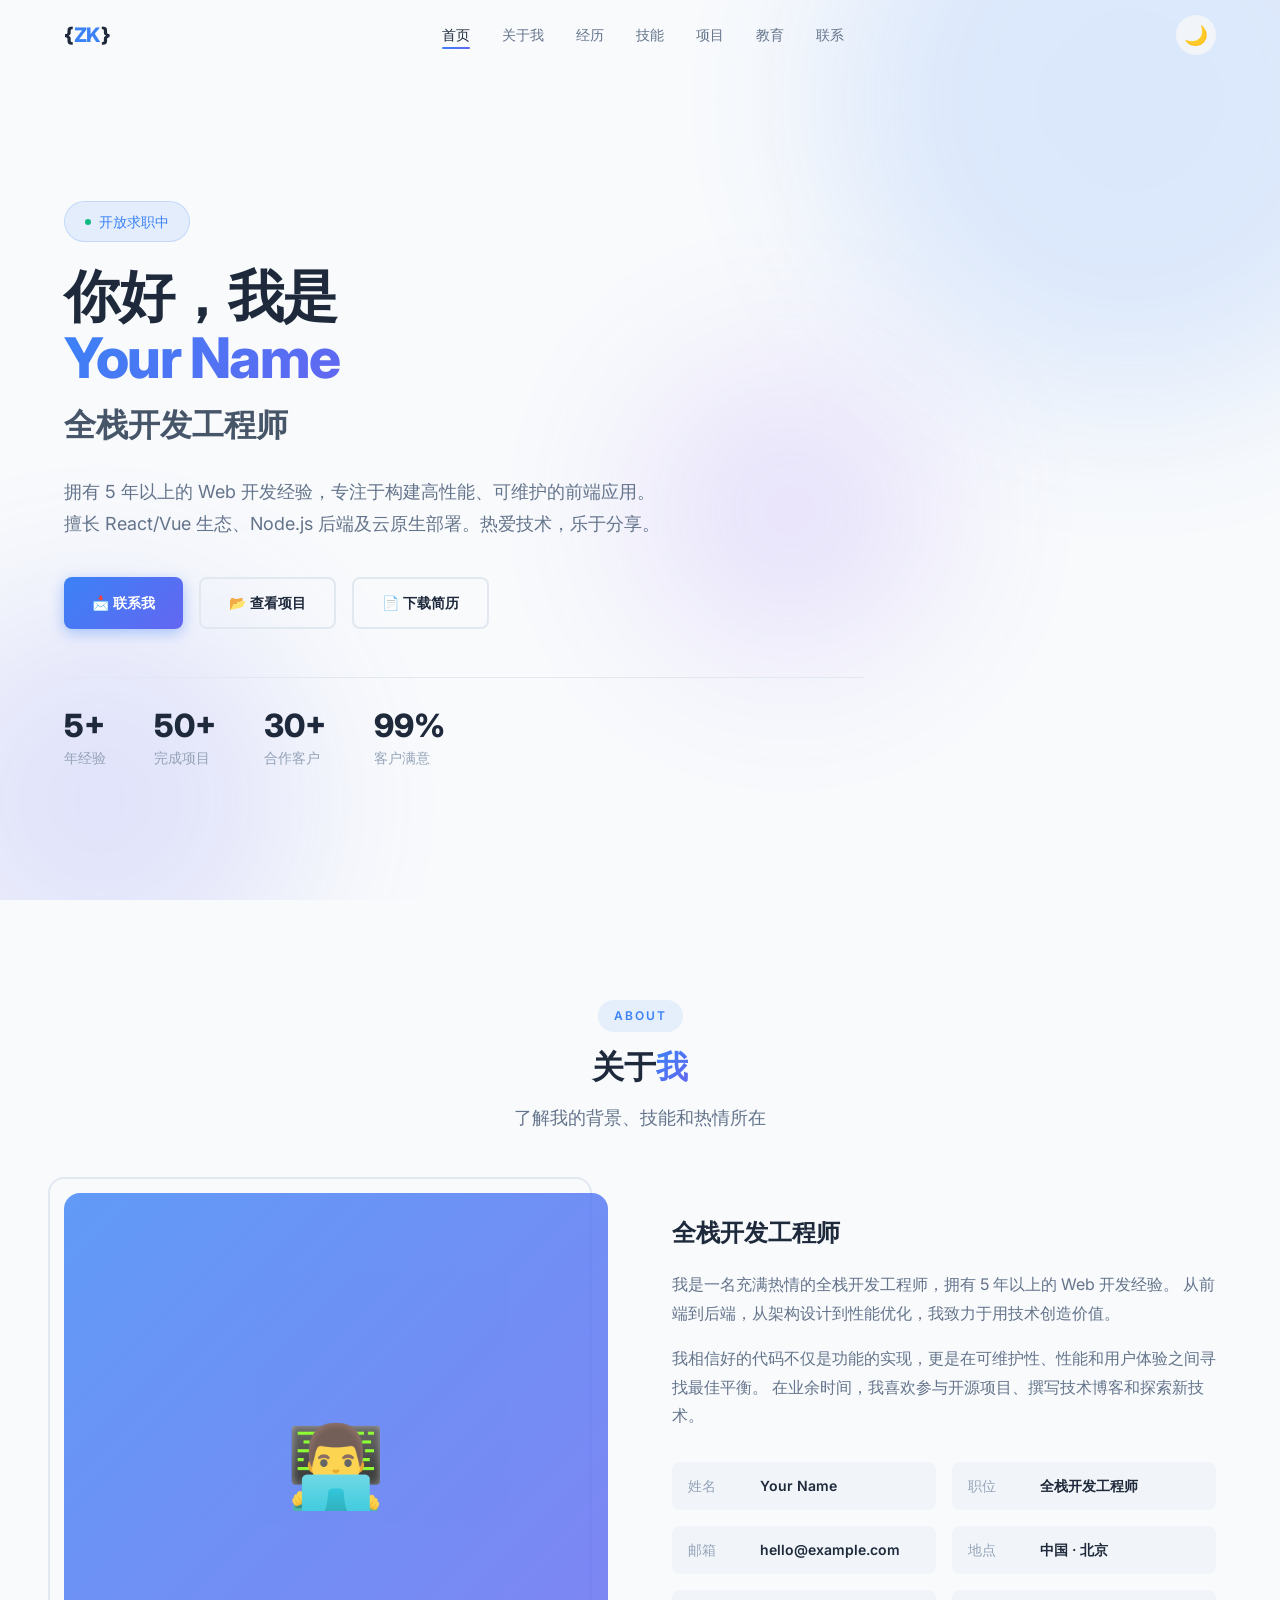
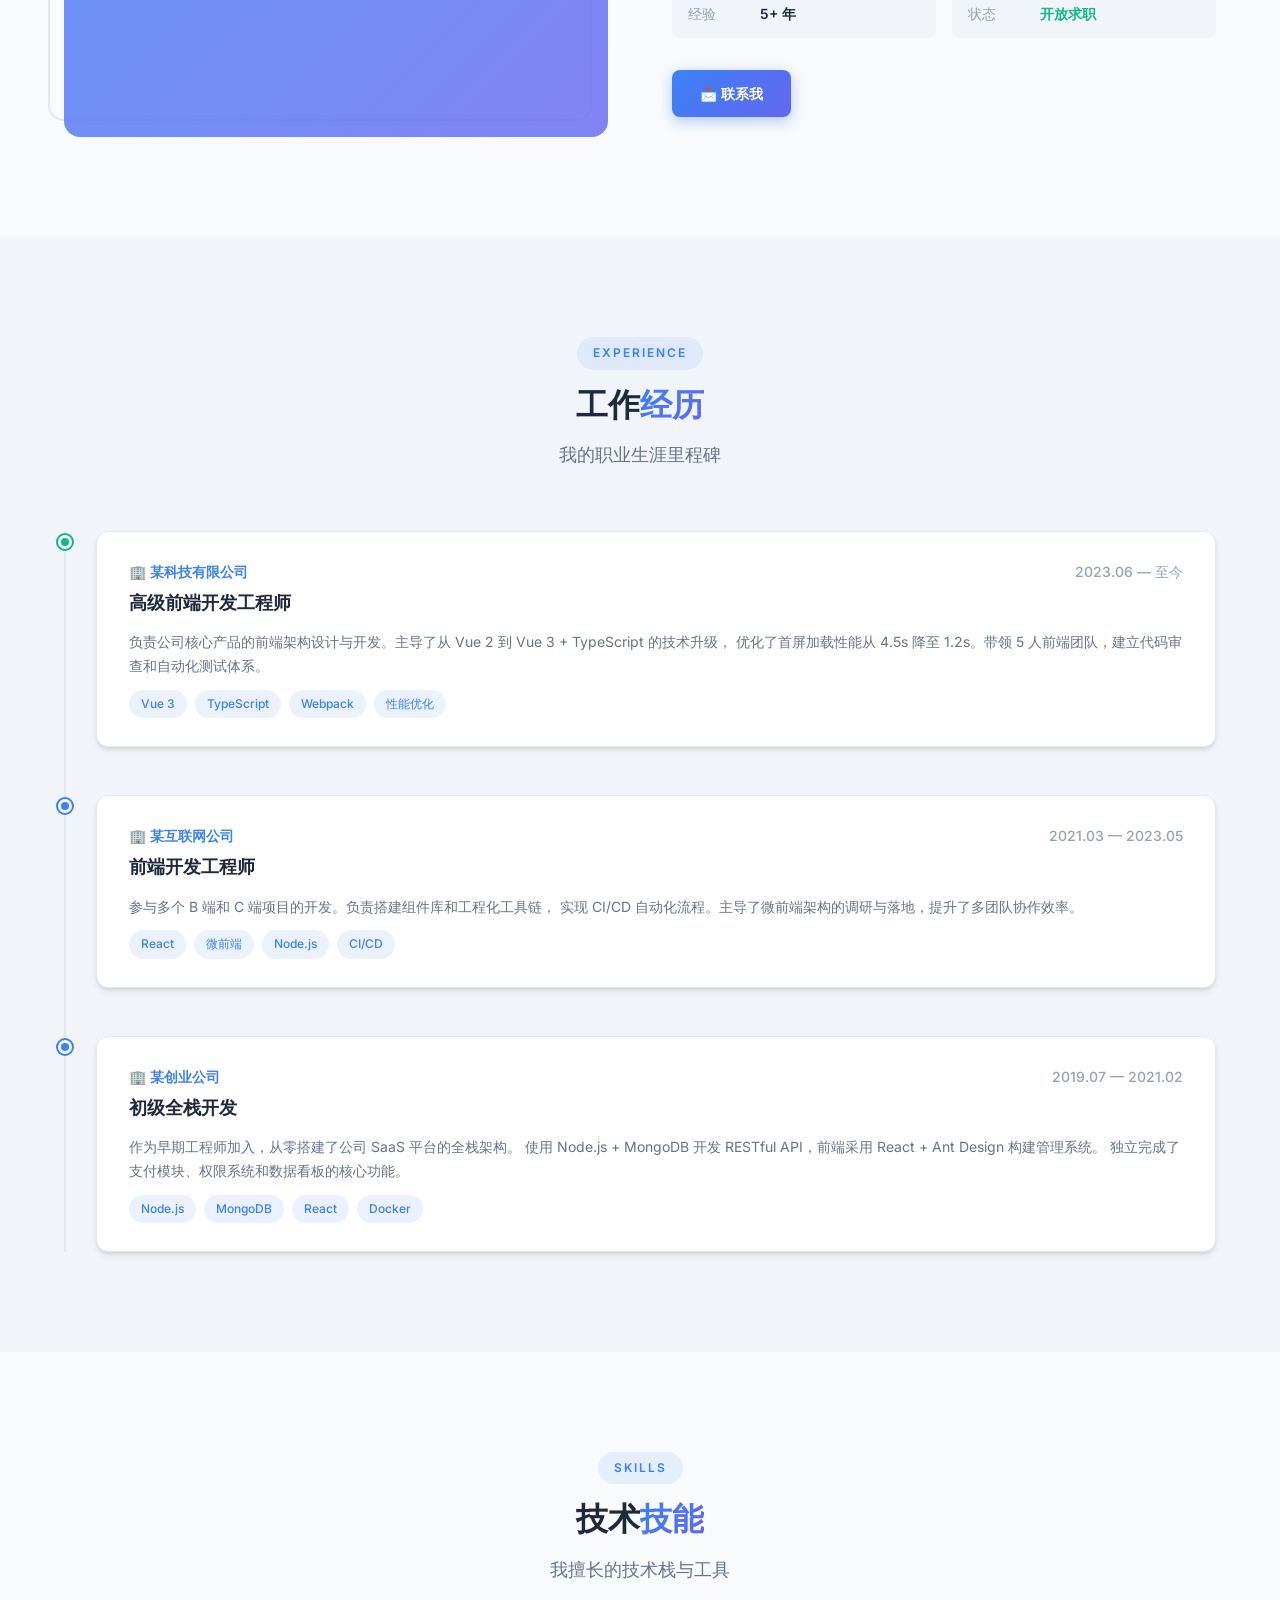
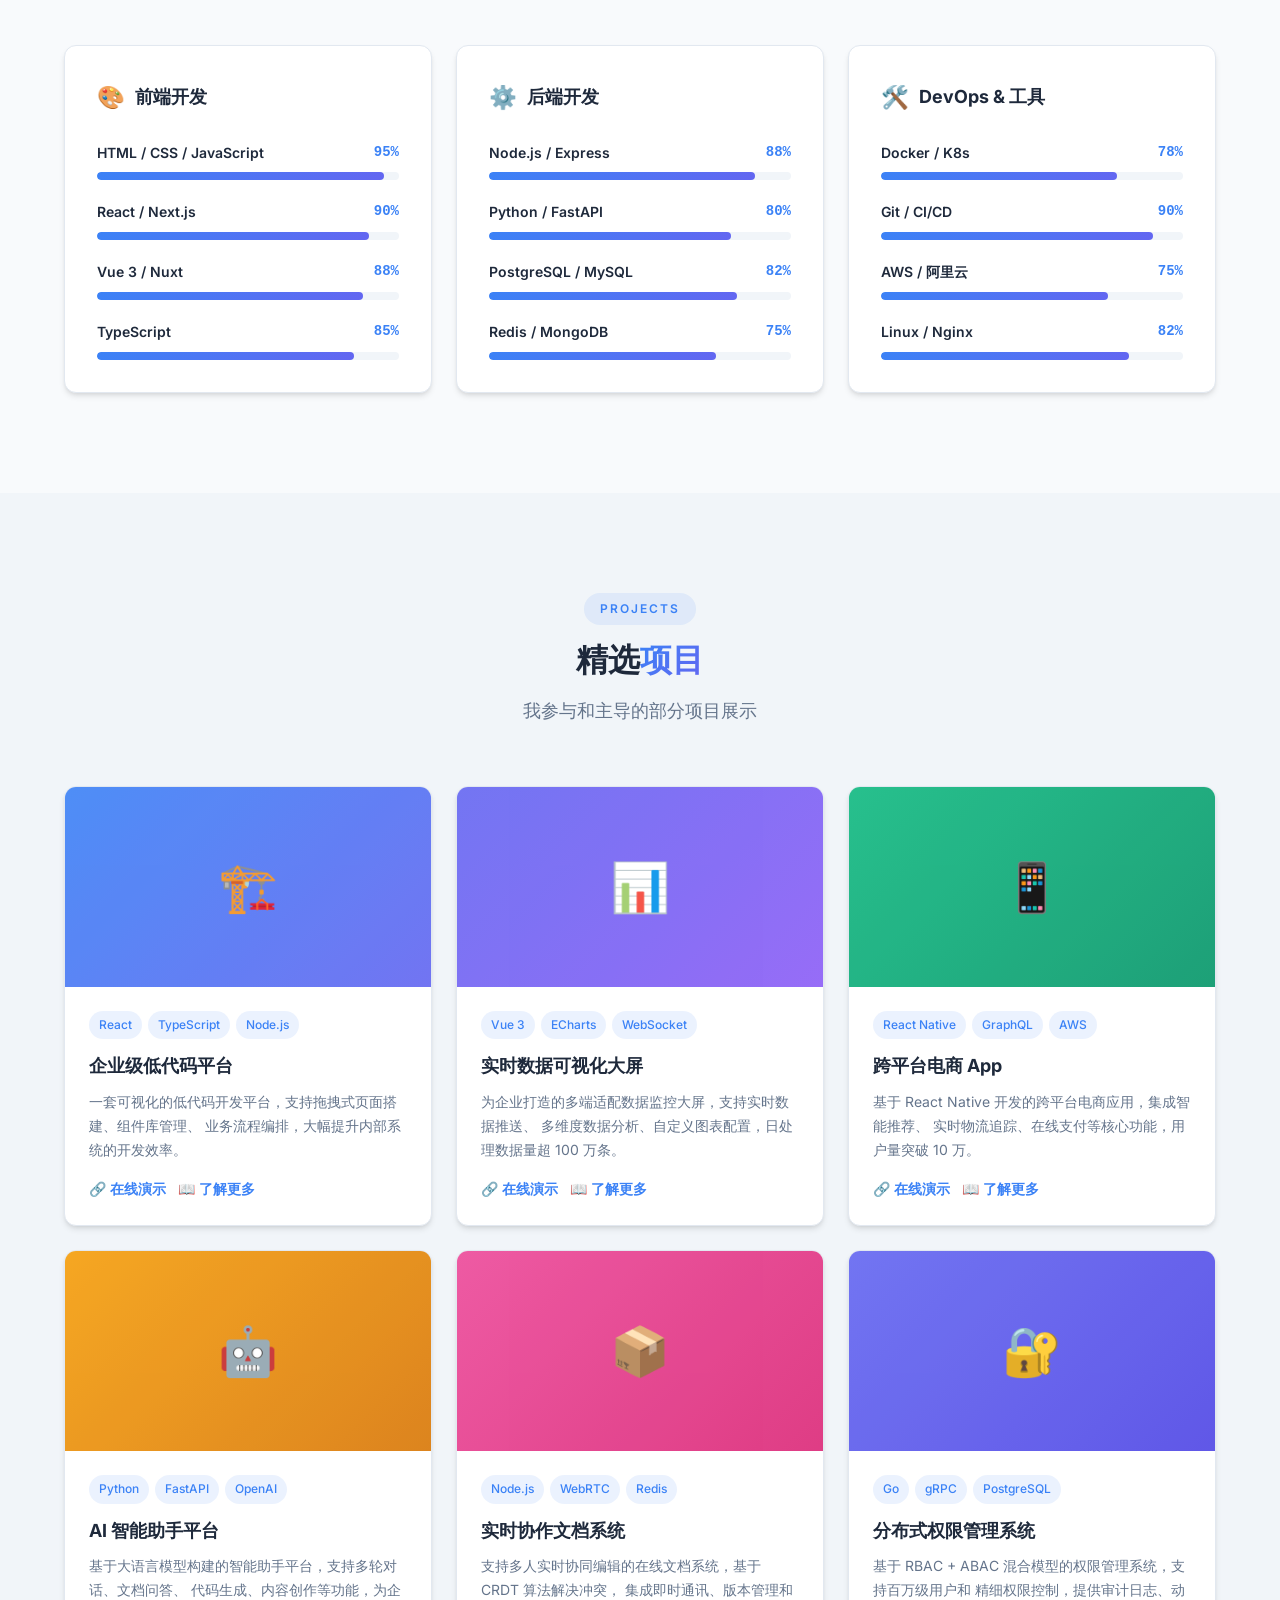
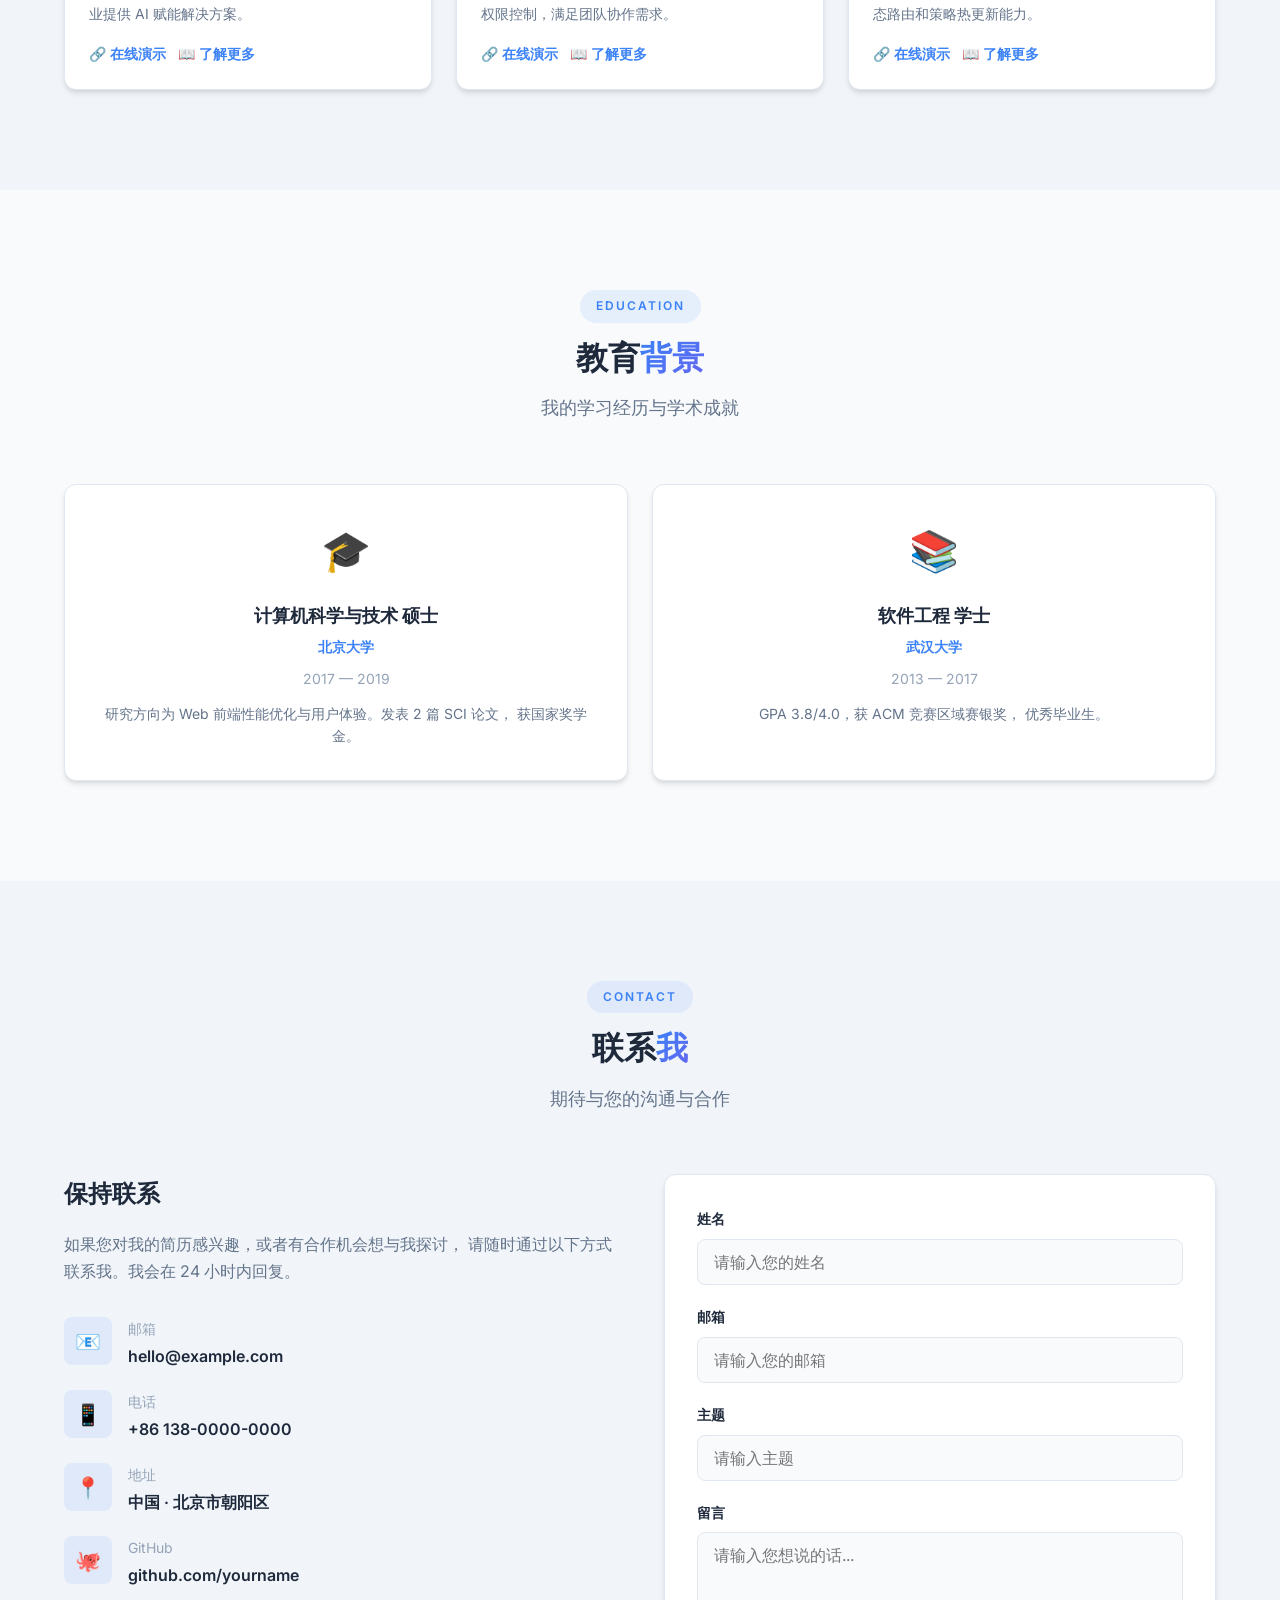
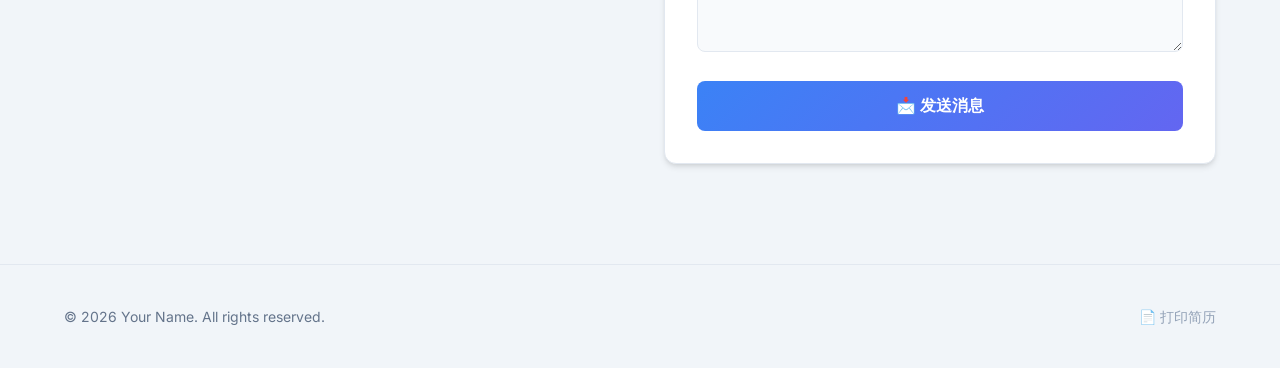
==== index.html @ 6456390a "first commit" ====
<!DOCTYPE html>
<html lang="zh-CN" data-theme="light">
<head>
  <meta charset="UTF-8">
  <meta name="viewport" content="width=device-width, initial-scale=1.0">
  <meta name="description" content="个人简历 - 全栈开发工程师">
  <meta name="keywords" content="个人简历,前端开发,全栈工程师,portfolio">
  <meta name="author" content="Your Name">
  <meta property="og:title" content="个人简历 | 全栈开发工程师">
  <meta property="og:description" content="一个精美的个人简历网站">
  <meta property="og:type" content="website">
  <title>个人简历 | 全栈开发工程师</title>
  <link rel="icon" href="data:image/svg+xml,<svg xmlns='http://www.w3.org/2000/svg' viewBox='0 0 100 100'><text y='.9em' font-size='90'>👨‍💻</text></svg>">

  <!-- Fonts: Inter -->
  <link rel="preconnect" href="https://fonts.googleapis.com">
  <link rel="preconnect" href="https://fonts.gstatic.com" crossorigin>
  <link href="https://fonts.googleapis.com/css2?family=Inter:wght@300;400;500;600;700;800&display=swap" rel="stylesheet">

  <!-- Styles -->
  <link rel="stylesheet" href="assets/css/style.css">
</head>
<body>

  <!-- ============================================
       Header / Navigation
       ============================================ -->
  <header class="header" id="header">
    <div class="container">
      <a href="#" class="logo">{<span>ZK</span>}</a>
      <nav>
        <ul class="nav-list" id="nav-list">
          <li><a href="#hero" class="active">首页</a></li>
          <li><a href="#about">关于我</a></li>
          <li><a href="#experience">经历</a></li>
          <li><a href="#skills">技能</a></li>
          <li><a href="#projects">项目</a></li>
          <li><a href="#education">教育</a></li>
          <li><a href="#contact">联系</a></li>
        </ul>
      </nav>
      <div class="header-actions">
        <button class="theme-toggle" id="theme-toggle" aria-label="切换主题">🌙</button>
        <div class="hamburger" id="hamburger">
          <span></span>
          <span></span>
          <span></span>
        </div>
      </div>
    </div>
  </header>

  <!-- ============================================
       Hero Section
       ============================================ -->
  <section class="hero" id="hero">
    <div class="hero-bg">
      <div class="gradient-orb"></div>
      <div class="gradient-orb"></div>
      <div class="gradient-orb"></div>
    </div>
    <div class="container">
      <div class="hero-content fade-in">
        <div class="hero-badge">
          <span class="dot"></span>
          开放求职中
        </div>
        <h1 class="hero-title">
          你好，我是<br>
          <span class="gradient-text">Your Name</span>
        </h1>
        <h2 class="hero-title-2">
          <span id="typewriter" data-phrases='["全栈开发工程师", "前端架构师", "开源爱好者", "终身学习者"]'></span>
        </h2>
        <p class="hero-desc">
          拥有 5 年以上的 Web 开发经验，专注于构建高性能、可维护的前端应用。
          擅长 React/Vue 生态、Node.js 后端及云原生部署。热爱技术，乐于分享。
        </p>
        <div class="hero-actions">
          <a href="#contact" class="btn btn-primary">
            📩 联系我
          </a>
          <a href="#projects" class="btn btn-outline">
            📂 查看项目
          </a>
          <a href="#" class="btn btn-outline" onclick="window.print()">
            📄 下载简历
          </a>
        </div>
        <div class="hero-stats">
          <div class="stat-item fade-in" style="transition-delay:0.1s">
            <div class="stat-number">5+</div>
            <div class="stat-label">年经验</div>
          </div>
          <div class="stat-item fade-in" style="transition-delay:0.2s">
            <div class="stat-number">50+</div>
            <div class="stat-label">完成项目</div>
          </div>
          <div class="stat-item fade-in" style="transition-delay:0.3s">
            <div class="stat-number">30+</div>
            <div class="stat-label">合作客户</div>
          </div>
          <div class="stat-item fade-in" style="transition-delay:0.4s">
            <div class="stat-number">99%</div>
            <div class="stat-label">客户满意</div>
          </div>
        </div>
      </div>
    </div>
  </section>

  <!-- ============================================
       About Section
       ============================================ -->
  <section class="section" id="about">
    <div class="container">
      <div class="section-header fade-in">
        <span class="section-tag">About</span>
        <h2 class="section-title">关于<span class="gradient-text">我</span></h2>
        <p class="section-subtitle">了解我的背景、技能和热情所在</p>
      </div>
      <div class="about-grid">
        <div class="about-image-wrapper fade-in-left">
          <div class="about-image-placeholder">
            👨‍💻
          </div>
        </div>
        <div class="about-content fade-in-right">
          <h3>全栈开发工程师</h3>
          <p>
            我是一名充满热情的全栈开发工程师，拥有 5 年以上的 Web 开发经验。
            从前端到后端，从架构设计到性能优化，我致力于用技术创造价值。
          </p>
          <p>
            我相信好的代码不仅是功能的实现，更是在可维护性、性能和用户体验之间寻找最佳平衡。
            在业余时间，我喜欢参与开源项目、撰写技术博客和探索新技术。
          </p>
          <div class="about-details">
            <div class="about-detail-item">
              <span class="label">姓名</span>
              <span class="value">Your Name</span>
            </div>
            <div class="about-detail-item">
              <span class="label">职位</span>
              <span class="value">全栈开发工程师</span>
            </div>
            <div class="about-detail-item">
              <span class="label">邮箱</span>
              <span class="value">hello@example.com</span>
            </div>
            <div class="about-detail-item">
              <span class="label">地点</span>
              <span class="value">中国 · 北京</span>
            </div>
            <div class="about-detail-item">
              <span class="label">经验</span>
              <span class="value">5+ 年</span>
            </div>
            <div class="about-detail-item">
              <span class="label">状态</span>
              <span class="value" style="color:var(--color-success)">开放求职</span>
            </div>
          </div>
          <a href="#contact" class="btn btn-primary">📩 联系我</a>
        </div>
      </div>
    </div>
  </section>

  <!-- ============================================
       Experience Section
       ============================================ -->
  <section class="section" id="experience" style="background:var(--color-bg-alt)">
    <div class="container">
      <div class="section-header fade-in">
        <span class="section-tag">Experience</span>
        <h2 class="section-title">工作<span class="gradient-text">经历</span></h2>
        <p class="section-subtitle">我的职业生涯里程碑</p>
      </div>
      <div class="timeline">
        <!-- Item 1 -->
        <div class="timeline-item current fade-in">
          <div class="timeline-dot"></div>
          <div class="timeline-content">
            <div class="timeline-header">
              <div>
                <span class="timeline-company">🏢 某科技有限公司</span>
                <h3 class="timeline-title">高级前端开发工程师</h3>
              </div>
              <span class="timeline-date">2023.06 — 至今</span>
            </div>
            <p class="timeline-desc">
              负责公司核心产品的前端架构设计与开发。主导了从 Vue 2 到 Vue 3 + TypeScript 的技术升级，
              优化了首屏加载性能从 4.5s 降至 1.2s。带领 5 人前端团队，建立代码审查和自动化测试体系。
            </p>
            <div class="timeline-tags">
              <span class="timeline-tag">Vue 3</span>
              <span class="timeline-tag">TypeScript</span>
              <span class="timeline-tag">Webpack</span>
              <span class="timeline-tag">性能优化</span>
            </div>
          </div>
        </div>

        <!-- Item 2 -->
        <div class="timeline-item fade-in">
          <div class="timeline-dot"></div>
          <div class="timeline-content">
            <div class="timeline-header">
              <div>
                <span class="timeline-company">🏢 某互联网公司</span>
                <h3 class="timeline-title">前端开发工程师</h3>
              </div>
              <span class="timeline-date">2021.03 — 2023.05</span>
            </div>
            <p class="timeline-desc">
              参与多个 B 端和 C 端项目的开发。负责搭建组件库和工程化工具链，
              实现 CI/CD 自动化流程。主导了微前端架构的调研与落地，提升了多团队协作效率。
            </p>
            <div class="timeline-tags">
              <span class="timeline-tag">React</span>
              <span class="timeline-tag">微前端</span>
              <span class="timeline-tag">Node.js</span>
              <span class="timeline-tag">CI/CD</span>
            </div>
          </div>
        </div>

        <!-- Item 3 -->
        <div class="timeline-item fade-in">
          <div class="timeline-dot"></div>
          <div class="timeline-content">
            <div class="timeline-header">
              <div>
                <span class="timeline-company">🏢 某创业公司</span>
                <h3 class="timeline-title">初级全栈开发</h3>
              </div>
              <span class="timeline-date">2019.07 — 2021.02</span>
            </div>
            <p class="timeline-desc">
              作为早期工程师加入，从零搭建了公司 SaaS 平台的全栈架构。
              使用 Node.js + MongoDB 开发 RESTful API，前端采用 React + Ant Design 构建管理系统。
              独立完成了支付模块、权限系统和数据看板的核心功能。
            </p>
            <div class="timeline-tags">
              <span class="timeline-tag">Node.js</span>
              <span class="timeline-tag">MongoDB</span>
              <span class="timeline-tag">React</span>
              <span class="timeline-tag">Docker</span>
            </div>
          </div>
        </div>
      </div>
    </div>
  </section>

  <!-- ============================================
       Skills Section
       ============================================ -->
  <section class="section" id="skills">
    <div class="container">
      <div class="section-header fade-in">
        <span class="section-tag">Skills</span>
        <h2 class="section-title">技术<span class="gradient-text">技能</span></h2>
        <p class="section-subtitle">我擅长的技术栈与工具</p>
      </div>
      <div class="skills-grid">
        <!-- 前端 -->
        <div class="skill-category fade-in">
          <div class="skill-category-title">
            <span class="icon">🎨</span> 前端开发
          </div>
          <div class="skill-item">
            <div class="skill-info">
              <span class="skill-name">HTML / CSS / JavaScript</span>
              <span class="skill-percent">95%</span>
            </div>
            <div class="skill-bar">
              <div class="skill-bar-fill" data-width="95%"></div>
            </div>
          </div>
          <div class="skill-item">
            <div class="skill-info">
              <span class="skill-name">React / Next.js</span>
              <span class="skill-percent">90%</span>
            </div>
            <div class="skill-bar">
              <div class="skill-bar-fill" data-width="90%"></div>
            </div>
          </div>
          <div class="skill-item">
            <div class="skill-info">
              <span class="skill-name">Vue 3 / Nuxt</span>
              <span class="skill-percent">88%</span>
            </div>
            <div class="skill-bar">
              <div class="skill-bar-fill" data-width="88%"></div>
            </div>
          </div>
          <div class="skill-item">
            <div class="skill-info">
              <span class="skill-name">TypeScript</span>
              <span class="skill-percent">85%</span>
            </div>
            <div class="skill-bar">
              <div class="skill-bar-fill" data-width="85%"></div>
            </div>
          </div>
        </div>

        <!-- 后端 -->
        <div class="skill-category fade-in" style="transition-delay:0.15s">
          <div class="skill-category-title">
            <span class="icon">⚙️</span> 后端开发
          </div>
          <div class="skill-item">
            <div class="skill-info">
              <span class="skill-name">Node.js / Express</span>
              <span class="skill-percent">88%</span>
            </div>
            <div class="skill-bar">
              <div class="skill-bar-fill" data-width="88%"></div>
            </div>
          </div>
          <div class="skill-item">
            <div class="skill-info">
              <span class="skill-name">Python / FastAPI</span>
              <span class="skill-percent">80%</span>
            </div>
            <div class="skill-bar">
              <div class="skill-bar-fill" data-width="80%"></div>
            </div>
          </div>
          <div class="skill-item">
            <div class="skill-info">
              <span class="skill-name">PostgreSQL / MySQL</span>
              <span class="skill-percent">82%</span>
            </div>
            <div class="skill-bar">
              <div class="skill-bar-fill" data-width="82%"></div>
            </div>
          </div>
          <div class="skill-item">
            <div class="skill-info">
              <span class="skill-name">Redis / MongoDB</span>
              <span class="skill-percent">75%</span>
            </div>
            <div class="skill-bar">
              <div class="skill-bar-fill" data-width="75%"></div>
            </div>
          </div>
        </div>

        <!-- DevOps & 工具 -->
        <div class="skill-category fade-in" style="transition-delay:0.3s">
          <div class="skill-category-title">
            <span class="icon">🛠️</span> DevOps & 工具
          </div>
          <div class="skill-item">
            <div class="skill-info">
              <span class="skill-name">Docker / K8s</span>
              <span class="skill-percent">78%</span>
            </div>
            <div class="skill-bar">
              <div class="skill-bar-fill" data-width="78%"></div>
            </div>
          </div>
          <div class="skill-item">
            <div class="skill-info">
              <span class="skill-name">Git / CI/CD</span>
              <span class="skill-percent">90%</span>
            </div>
            <div class="skill-bar">
              <div class="skill-bar-fill" data-width="90%"></div>
            </div>
          </div>
          <div class="skill-item">
            <div class="skill-info">
              <span class="skill-name">AWS / 阿里云</span>
              <span class="skill-percent">75%</span>
            </div>
            <div class="skill-bar">
              <div class="skill-bar-fill" data-width="75%"></div>
            </div>
          </div>
          <div class="skill-item">
            <div class="skill-info">
              <span class="skill-name">Linux / Nginx</span>
              <span class="skill-percent">82%</span>
            </div>
            <div class="skill-bar">
              <div class="skill-bar-fill" data-width="82%"></div>
            </div>
          </div>
        </div>
      </div>
    </div>
  </section>

  <!-- ============================================
       Projects Section
       ============================================ -->
  <section class="section" id="projects" style="background:var(--color-bg-alt)">
    <div class="container">
      <div class="section-header fade-in">
        <span class="section-tag">Projects</span>
        <h2 class="section-title">精选<span class="gradient-text">项目</span></h2>
        <p class="section-subtitle">我参与和主导的部分项目展示</p>
      </div>
      <div class="projects-grid">
        <!-- Project 1 -->
        <div class="project-card fade-in">
          <div class="project-image">🏗️</div>
          <div class="project-body">
            <div class="project-tags">
              <span class="project-tag">React</span>
              <span class="project-tag">TypeScript</span>
              <span class="project-tag">Node.js</span>
            </div>
            <h3 class="project-title">企业级低代码平台</h3>
            <p class="project-desc">
              一套可视化的低代码开发平台，支持拖拽式页面搭建、组件库管理、
              业务流程编排，大幅提升内部系统的开发效率。
            </p>
            <div class="project-links">
              <a href="#" class="project-link">🔗 在线演示</a>
              <a href="#" class="project-link">📖 了解更多</a>
            </div>
          </div>
        </div>

        <!-- Project 2 -->
        <div class="project-card fade-in" style="transition-delay:0.1s">
          <div class="project-image" style="background:var(--color-accent-gradient-2)">📊</div>
          <div class="project-body">
            <div class="project-tags">
              <span class="project-tag">Vue 3</span>
              <span class="project-tag">ECharts</span>
              <span class="project-tag">WebSocket</span>
            </div>
            <h3 class="project-title">实时数据可视化大屏</h3>
            <p class="project-desc">
              为企业打造的多端适配数据监控大屏，支持实时数据推送、
              多维度数据分析、自定义图表配置，日处理数据量超 100 万条。
            </p>
            <div class="project-links">
              <a href="#" class="project-link">🔗 在线演示</a>
              <a href="#" class="project-link">📖 了解更多</a>
            </div>
          </div>
        </div>

        <!-- Project 3 -->
        <div class="project-card fade-in" style="transition-delay:0.2s">
          <div class="project-image" style="background:linear-gradient(135deg, #10b981, #059669)">📱</div>
          <div class="project-body">
            <div class="project-tags">
              <span class="project-tag">React Native</span>
              <span class="project-tag">GraphQL</span>
              <span class="project-tag">AWS</span>
            </div>
            <h3 class="project-title">跨平台电商 App</h3>
            <p class="project-desc">
              基于 React Native 开发的跨平台电商应用，集成智能推荐、
              实时物流追踪、在线支付等核心功能，用户量突破 10 万。
            </p>
            <div class="project-links">
              <a href="#" class="project-link">🔗 在线演示</a>
              <a href="#" class="project-link">📖 了解更多</a>
            </div>
          </div>
        </div>

        <!-- Project 4 -->
        <div class="project-card fade-in">
          <div class="project-image" style="background:linear-gradient(135deg, #f59e0b, #d97706)">🤖</div>
          <div class="project-body">
            <div class="project-tags">
              <span class="project-tag">Python</span>
              <span class="project-tag">FastAPI</span>
              <span class="project-tag">OpenAI</span>
            </div>
            <h3 class="project-title">AI 智能助手平台</h3>
            <p class="project-desc">
              基于大语言模型构建的智能助手平台，支持多轮对话、文档问答、
              代码生成、内容创作等功能，为企业提供 AI 赋能解决方案。
            </p>
            <div class="project-links">
              <a href="#" class="project-link">🔗 在线演示</a>
              <a href="#" class="project-link">📖 了解更多</a>
            </div>
          </div>
        </div>

        <!-- Project 5 -->
        <div class="project-card fade-in" style="transition-delay:0.1s">
          <div class="project-image" style="background:linear-gradient(135deg, #ec4899, #db2777)">📦</div>
          <div class="project-body">
            <div class="project-tags">
              <span class="project-tag">Node.js</span>
              <span class="project-tag">WebRTC</span>
              <span class="project-tag">Redis</span>
            </div>
            <h3 class="project-title">实时协作文档系统</h3>
            <p class="project-desc">
              支持多人实时协同编辑的在线文档系统，基于 CRDT 算法解决冲突，
              集成即时通讯、版本管理和权限控制，满足团队协作需求。
            </p>
            <div class="project-links">
              <a href="#" class="project-link">🔗 在线演示</a>
              <a href="#" class="project-link">📖 了解更多</a>
            </div>
          </div>
        </div>

        <!-- Project 6 -->
        <div class="project-card fade-in" style="transition-delay:0.2s">
          <div class="project-image" style="background:linear-gradient(135deg, #6366f1, #4f46e5)">🔐</div>
          <div class="project-body">
            <div class="project-tags">
              <span class="project-tag">Go</span>
              <span class="project-tag">gRPC</span>
              <span class="project-tag">PostgreSQL</span>
            </div>
            <h3 class="project-title">分布式权限管理系统</h3>
            <p class="project-desc">
              基于 RBAC + ABAC 混合模型的权限管理系统，支持百万级用户和
              精细权限控制，提供审计日志、动态路由和策略热更新能力。
            </p>
            <div class="project-links">
              <a href="#" class="project-link">🔗 在线演示</a>
              <a href="#" class="project-link">📖 了解更多</a>
            </div>
          </div>
        </div>
      </div>
    </div>
  </section>

  <!-- ============================================
       Education Section
       ============================================ -->
  <section class="section" id="education">
    <div class="container">
      <div class="section-header fade-in">
        <span class="section-tag">Education</span>
        <h2 class="section-title">教育<span class="gradient-text">背景</span></h2>
        <p class="section-subtitle">我的学习经历与学术成就</p>
      </div>
      <div class="education-grid">
        <div class="education-card fade-in">
          <div class="education-icon">🎓</div>
          <h3 class="education-degree">计算机科学与技术 硕士</h3>
          <p class="education-school">北京大学</p>
          <p class="education-date">2017 — 2019</p>
          <p class="education-desc">
            研究方向为 Web 前端性能优化与用户体验。发表 2 篇 SCI 论文，
            获国家奖学金。
          </p>
        </div>
        <div class="education-card fade-in" style="transition-delay:0.15s">
          <div class="education-icon">📚</div>
          <h3 class="education-degree">软件工程 学士</h3>
          <p class="education-school">武汉大学</p>
          <p class="education-date">2013 — 2017</p>
          <p class="education-desc">
             GPA 3.8/4.0，获 ACM 竞赛区域赛银奖，
            优秀毕业生。
          </p>
        </div>
      </div>
    </div>
  </section>

  <!-- ============================================
       Contact Section
       ============================================ -->
  <section class="section" id="contact" style="background:var(--color-bg-alt)">
    <div class="container">
      <div class="section-header fade-in">
        <span class="section-tag">Contact</span>
        <h2 class="section-title">联系<span class="gradient-text">我</span></h2>
        <p class="section-subtitle">期待与您的沟通与合作</p>
      </div>
      <div class="contact-grid">
        <div class="contact-info fade-in-left">
          <h3>保持联系</h3>
          <p>
            如果您对我的简历感兴趣，或者有合作机会想与我探讨，
            请随时通过以下方式联系我。我会在 24 小时内回复。
          </p>
          <div class="contact-items">
            <div class="contact-item">
              <div class="contact-item-icon">📧</div>
              <div>
                <div class="contact-item-label">邮箱</div>
                <div class="contact-item-value">hello@example.com</div>
              </div>
            </div>
            <div class="contact-item">
              <div class="contact-item-icon">📱</div>
              <div>
                <div class="contact-item-label">电话</div>
                <div class="contact-item-value">+86 138-0000-0000</div>
              </div>
            </div>
            <div class="contact-item">
              <div class="contact-item-icon">📍</div>
              <div>
                <div class="contact-item-label">地址</div>
                <div class="contact-item-value">中国 · 北京市朝阳区</div>
              </div>
            </div>
            <div class="contact-item">
              <div class="contact-item-icon">🐙</div>
              <div>
                <div class="contact-item-label">GitHub</div>
                <div class="contact-item-value">github.com/yourname</div>
              </div>
            </div>
          </div>
        </div>
        <form class="contact-form fade-in-right" id="contact-form">
          <div class="form-group">
            <label for="form-name">姓名</label>
            <input type="text" id="form-name" placeholder="请输入您的姓名" required>
          </div>
          <div class="form-group">
            <label for="form-email">邮箱</label>
            <input type="email" id="form-email" placeholder="请输入您的邮箱" required>
          </div>
          <div class="form-group">
            <label for="form-subject">主题</label>
            <input type="text" id="form-subject" placeholder="请输入主题">
          </div>
          <div class="form-group">
            <label for="form-message">留言</label>
            <textarea id="form-message" placeholder="请输入您想说的话..." required></textarea>
          </div>
          <button type="submit" class="submit-btn">📩 发送消息</button>
        </form>
      </div>
    </div>
  </section>

  <!-- ============================================
       Footer
       ============================================ -->
  <footer class="footer">
    <div class="container">
      <div class="footer-text">
        &copy; 2026 Your Name. All rights reserved.
      </div>
      <div class="footer-links">
        <a href="#" onclick="window.print()">📄 打印简历</a>
      </div>
    </div>
  </footer>

  <!-- ============================================
       Scripts
       ============================================ -->
  <script src="assets/js/access-control.js"></script>
  <script src="assets/js/main.js"></script>

</body>
</html>
---- assets/css/style.css ----
/* ============================================
   个人简历网站 - 主样式表
   版本: 1.0.0
   ============================================ */

/* ---- CSS Reset & Base ---- */
*, *::before, *::after {
  margin: 0;
  padding: 0;
  box-sizing: border-box;
}

:root {
  /* ---- Light Theme (Default) ---- */
  --color-primary: #0f172a;
  --color-primary-light: #1e293b;
  --color-secondary: #475569;
  --color-accent: #3b82f6;
  --color-accent-hover: #2563eb;
  --color-accent-gradient: linear-gradient(135deg, #3b82f6, #6366f1);
  --color-accent-gradient-2: linear-gradient(135deg, #6366f1, #8b5cf6);
  --color-bg: #f8fafc;
  --color-bg-alt: #f1f5f9;
  --color-bg-card: #ffffff;
  --color-text: #1e293b;
  --color-text-secondary: #64748b;
  --color-text-muted: #94a3b8;
  --color-border: #e2e8f0;
  --color-border-light: #f1f5f9;
  --color-success: #10b981;
  --color-warning: #f59e0b;
  --color-error: #ef4444;
  --color-overlay: rgba(15, 23, 42, 0.7);

  /* Shadows */
  --shadow-sm: 0 1px 2px rgba(0, 0, 0, 0.05);
  --shadow-md: 0 4px 6px -1px rgba(0, 0, 0, 0.1), 0 2px 4px -2px rgba(0, 0, 0, 0.1);
  --shadow-lg: 0 10px 15px -3px rgba(0, 0, 0, 0.1), 0 4px 6px -4px rgba(0, 0, 0, 0.1);
  --shadow-xl: 0 20px 25px -5px rgba(0, 0, 0, 0.1), 0 8px 10px -6px rgba(0, 0, 0, 0.1);

  /* Layout */
  --max-width: 1200px;
  --header-height: 70px;
  --border-radius: 12px;
  --border-radius-sm: 8px;
  --border-radius-lg: 16px;
  --border-radius-xl: 24px;

  /* Typography */
  --font-sans: 'Inter', -apple-system, BlinkMacSystemFont, 'Segoe UI', Roboto, sans-serif;
  --font-mono: 'JetBrains Mono', 'Fira Code', 'Cascadia Code', monospace;
  --font-size-xs: 0.75rem;
  --font-size-sm: 0.875rem;
  --font-size-base: 1rem;
  --font-size-lg: 1.125rem;
  --font-size-xl: 1.25rem;
  --font-size-2xl: 1.5rem;
  --font-size-3xl: 2rem;
  --font-size-4xl: 2.5rem;
  --font-size-5xl: 3.5rem;

  /* Transitions */
  --transition-fast: 0.2s ease;
  --transition-base: 0.3s ease;
  --transition-slow: 0.5s ease;
}

/* ---- Dark Theme ---- */
[data-theme="dark"] {
  --color-primary: #f8fafc;
  --color-primary-light: #e2e8f0;
  --color-secondary: #94a3b8;
  --color-accent: #60a5fa;
  --color-accent-hover: #93c5fd;
  --color-accent-gradient: linear-gradient(135deg, #60a5fa, #818cf8);
  --color-accent-gradient-2: linear-gradient(135deg, #818cf8, #a78bfa);
  --color-bg: #0f172a;
  --color-bg-alt: #1e293b;
  --color-bg-card: #1e293b;
  --color-text: #f1f5f9;
  --color-text-secondary: #94a3b8;
  --color-text-muted: #64748b;
  --color-border: #334155;
  --color-border-light: #1e293b;
  --color-overlay: rgba(0, 0, 0, 0.8);
  --shadow-sm: 0 1px 2px rgba(0, 0, 0, 0.3);
  --shadow-md: 0 4px 6px -1px rgba(0, 0, 0, 0.4);
  --shadow-lg: 0 10px 15px -3px rgba(0, 0, 0, 0.4);
  --shadow-xl: 0 20px 25px -5px rgba(0, 0, 0, 0.4);
}

/* ---- Base Elements ---- */
html {
  scroll-behavior: smooth;
  font-size: 16px;
}

body {
  font-family: var(--font-sans);
  background-color: var(--color-bg);
  color: var(--color-text);
  line-height: 1.7;
  -webkit-font-smoothing: antialiased;
  -moz-osx-font-smoothing: grayscale;
  overflow-x: hidden;
}

a {
  color: var(--color-accent);
  text-decoration: none;
  transition: color var(--transition-fast);
}

a:hover {
  color: var(--color-accent-hover);
}

img {
  max-width: 100%;
  height: auto;
  display: block;
}

ul, ol {
  list-style: none;
}

button {
  cursor: pointer;
  font-family: inherit;
  border: none;
  background: none;
}

input, textarea, select {
  font-family: inherit;
  font-size: inherit;
}

/* ---- Typography Utilities ---- */
.gradient-text {
  background: var(--color-accent-gradient);
  -webkit-background-clip: text;
  -webkit-text-fill-color: transparent;
  background-clip: text;
}

.gradient-text-2 {
  background: var(--color-accent-gradient-2);
  -webkit-background-clip: text;
  -webkit-text-fill-color: transparent;
  background-clip: text;
}

/* ---- Scrollbar ---- */
::-webkit-scrollbar {
  width: 8px;
}

::-webkit-scrollbar-track {
  background: var(--color-bg-alt);
}

::-webkit-scrollbar-thumb {
  background: var(--color-text-muted);
  border-radius: 4px;
}

::-webkit-scrollbar-thumb:hover {
  background: var(--color-secondary);
}

/* ---- Selection ---- */
::selection {
  background: var(--color-accent);
  color: #fff;
}

/* ============================================
   Utility Classes
   ============================================ */
.container {
  width: 100%;
  max-width: var(--max-width);
  margin: 0 auto;
  padding: 0 24px;
}

.section {
  padding: 100px 0;
}

.section-header {
  text-align: center;
  margin-bottom: 60px;
}

.section-tag {
  display: inline-block;
  font-size: var(--font-size-xs);
  font-weight: 600;
  letter-spacing: 2px;
  text-transform: uppercase;
  color: var(--color-accent);
  background: color-mix(in srgb, var(--color-accent) 10%, transparent);
  padding: 6px 16px;
  border-radius: 100px;
  margin-bottom: 16px;
}

.section-title {
  font-size: var(--font-size-3xl);
  font-weight: 800;
  line-height: 1.2;
  margin-bottom: 16px;
}

.section-subtitle {
  font-size: var(--font-size-lg);
  color: var(--color-text-secondary);
  max-width: 600px;
  margin: 0 auto;
}

.btn {
  display: inline-flex;
  align-items: center;
  gap: 8px;
  padding: 12px 28px;
  border-radius: var(--border-radius-sm);
  font-weight: 600;
  font-size: var(--font-size-sm);
  transition: all var(--transition-base);
  position: relative;
  overflow: hidden;
}

.btn-primary {
  background: var(--color-accent-gradient);
  color: #fff;
  box-shadow: 0 4px 14px color-mix(in srgb, var(--color-accent) 40%, transparent);
}

.btn-primary:hover {
  transform: translateY(-2px);
  box-shadow: 0 6px 20px color-mix(in srgb, var(--color-accent) 50%, transparent);
  color: #fff;
}

.btn-outline {
  border: 2px solid var(--color-border);
  color: var(--color-text);
  background: transparent;
}

.btn-outline:hover {
  border-color: var(--color-accent);
  color: var(--color-accent);
  transform: translateY(-2px);
}

.btn-sm {
  padding: 8px 20px;
  font-size: var(--font-size-xs);
}

/* ---- Access Denied Overlay ---- */
.access-overlay {
  position: fixed;
  inset: 0;
  z-index: 99999;
  background: var(--color-bg);
  display: flex;
  align-items: center;
  justify-content: center;
  padding: 24px;
  opacity: 0;
  visibility: hidden;
  transition: all var(--transition-base);
}

.access-overlay.active {
  opacity: 1;
  visibility: visible;
}

.access-denied-card {
  text-align: center;
  max-width: 480px;
  padding: 48px;
  background: var(--color-bg-card);
  border-radius: var(--border-radius-lg);
  box-shadow: var(--shadow-xl);
  border: 1px solid var(--color-border);
}

.access-denied-card .icon {
  font-size: 64px;
  margin-bottom: 24px;
  display: block;
}

.access-denied-card h2 {
  font-size: var(--font-size-2xl);
  margin-bottom: 12px;
  color: var(--color-text);
}

.access-denied-card p {
  color: var(--color-text-secondary);
  margin-bottom: 24px;
  line-height: 1.6;
}

/* ============================================
   Header / Navigation
   ============================================ */
.header {
  position: fixed;
  top: 0;
  left: 0;
  right: 0;
  z-index: 1000;
  height: var(--header-height);
  background: transparent;
  transition: all var(--transition-base);
}

.header.scrolled {
  background: color-mix(in srgb, var(--color-bg-card) 85%, transparent);
  backdrop-filter: blur(20px);
  -webkit-backdrop-filter: blur(20px);
  box-shadow: var(--shadow-sm);
  border-bottom: 1px solid var(--color-border);
}

.header .container {
  display: flex;
  align-items: center;
  justify-content: space-between;
  height: 100%;
}

.logo {
  font-size: var(--font-size-xl);
  font-weight: 800;
  color: var(--color-text);
  letter-spacing: -0.5px;
}

.logo span {
  color: var(--color-accent);
}

.nav-list {
  display: flex;
  align-items: center;
  gap: 32px;
}

.nav-list a {
  font-size: var(--font-size-sm);
  font-weight: 500;
  color: var(--color-text-secondary);
  position: relative;
  padding: 4px 0;
  transition: color var(--transition-fast);
}

.nav-list a::after {
  content: '';
  position: absolute;
  bottom: -2px;
  left: 0;
  width: 0;
  height: 2px;
  background: var(--color-accent-gradient);
  transition: width var(--transition-base);
  border-radius: 1px;
}

.nav-list a:hover,
.nav-list a.active {
  color: var(--color-text);
}

.nav-list a:hover::after,
.nav-list a.active::after {
  width: 100%;
}

.theme-toggle {
  display: flex;
  align-items: center;
  justify-content: center;
  width: 40px;
  height: 40px;
  border-radius: 50%;
  font-size: 1.2rem;
  color: var(--color-text-secondary);
  transition: all var(--transition-fast);
  background: var(--color-bg-alt);
}

.theme-toggle:hover {
  color: var(--color-text);
  background: var(--color-border);
}

.hamburger {
  display: none;
  flex-direction: column;
  gap: 5px;
  padding: 4px;
  cursor: pointer;
}

.hamburger span {
  width: 24px;
  height: 2px;
  background: var(--color-text);
  border-radius: 2px;
  transition: all var(--transition-fast);
}

.hamburger.active span:nth-child(1) {
  transform: rotate(45deg) translate(5px, 5px);
}

.hamburger.active span:nth-child(2) {
  opacity: 0;
}

.hamburger.active span:nth-child(3) {
  transform: rotate(-45deg) translate(5px, -5px);
}

/* ============================================
   Hero Section
   ============================================ */
.hero {
  min-height: 100vh;
  display: flex;
  align-items: center;
  position: relative;
  overflow: hidden;
  padding-top: var(--header-height);
}

.hero-bg {
  position: absolute;
  inset: 0;
  overflow: hidden;
  z-index: 0;
}

.hero-bg .gradient-orb {
  position: absolute;
  border-radius: 50%;
  filter: blur(80px);
  opacity: 0.15;
  animation: orbFloat 20s ease-in-out infinite;
}

.hero-bg .gradient-orb:nth-child(1) {
  width: 600px;
  height: 600px;
  background: #3b82f6;
  top: -200px;
  right: -150px;
}

.hero-bg .gradient-orb:nth-child(2) {
  width: 400px;
  height: 400px;
  background: #6366f1;
  bottom: -100px;
  left: -100px;
  animation-delay: -7s;
}

.hero-bg .gradient-orb:nth-child(3) {
  width: 300px;
  height: 300px;
  background: #8b5cf6;
  top: 40%;
  left: 50%;
  animation-delay: -14s;
}

.hero .container {
  position: relative;
  z-index: 1;
}

.hero-content {
  max-width: 800px;
}

.hero-badge {
  display: inline-flex;
  align-items: center;
  gap: 8px;
  font-size: var(--font-size-sm);
  font-weight: 500;
  color: var(--color-accent);
  background: color-mix(in srgb, var(--color-accent) 10%, transparent);
  padding: 8px 20px;
  border-radius: 100px;
  margin-bottom: 24px;
  border: 1px solid color-mix(in srgb, var(--color-accent) 20%, transparent);
}

.hero-badge .dot {
  width: 6px;
  height: 6px;
  border-radius: 50%;
  background: var(--color-success);
  animation: pulse 2s ease-in-out infinite;
}

.hero-title {
  font-size: var(--font-size-5xl);
  font-weight: 800;
  line-height: 1.1;
  margin-bottom: 8px;
  letter-spacing: -1.5px;
}

.hero-title-2 {
  font-size: var(--font-size-3xl);
  font-weight: 700;
  color: var(--color-secondary);
  margin-bottom: 24px;
}

.hero-desc {
  font-size: var(--font-size-lg);
  color: var(--color-text-secondary);
  max-width: 600px;
  line-height: 1.8;
  margin-bottom: 36px;
}

.hero-actions {
  display: flex;
  gap: 16px;
  flex-wrap: wrap;
  margin-bottom: 48px;
}

.hero-stats {
  display: flex;
  gap: 48px;
  padding-top: 32px;
  border-top: 1px solid var(--color-border);
}

.stat-item .stat-number {
  font-size: var(--font-size-3xl);
  font-weight: 800;
  color: var(--color-text);
  line-height: 1;
  margin-bottom: 4px;
}

.stat-item .stat-label {
  font-size: var(--font-size-sm);
  color: var(--color-text-muted);
  font-weight: 500;
}

/* ============================================
   About Section
   ============================================ */
.about-grid {
  display: grid;
  grid-template-columns: 1fr 1fr;
  gap: 64px;
  align-items: center;
}

.about-image-wrapper {
  position: relative;
}

.about-image-placeholder {
  width: 100%;
  aspect-ratio: 1;
  border-radius: var(--border-radius-lg);
  background: var(--color-accent-gradient);
  display: flex;
  align-items: center;
  justify-content: center;
  font-size: 80px;
  opacity: 0.8;
}

.about-image-wrapper::before {
  content: '';
  position: absolute;
  top: -16px;
  left: -16px;
  right: 16px;
  bottom: 16px;
  border: 2px solid var(--color-border);
  border-radius: var(--border-radius-lg);
  z-index: -1;
}

.about-content h3 {
  font-size: var(--font-size-2xl);
  font-weight: 700;
  margin-bottom: 16px;
}

.about-content p {
  color: var(--color-text-secondary);
  margin-bottom: 16px;
  line-height: 1.8;
}

.about-details {
  display: grid;
  grid-template-columns: 1fr 1fr;
  gap: 16px;
  margin: 32px 0;
}

.about-detail-item {
  display: flex;
  align-items: center;
  gap: 12px;
  padding: 12px 16px;
  background: var(--color-bg-alt);
  border-radius: var(--border-radius-sm);
}

.about-detail-item .label {
  font-size: var(--font-size-sm);
  color: var(--color-text-muted);
  min-width: 60px;
}

.about-detail-item .value {
  font-size: var(--font-size-sm);
  font-weight: 600;
  color: var(--color-text);
}

/* ============================================
   Experience Section
   ============================================ */
.timeline {
  position: relative;
  padding-left: 32px;
}

.timeline::before {
  content: '';
  position: absolute;
  left: 0;
  top: 0;
  bottom: 0;
  width: 2px;
  background: var(--color-border);
}

.timeline-item {
  position: relative;
  padding-bottom: 48px;
}

.timeline-item:last-child {
  padding-bottom: 0;
}

.timeline-dot {
  position: absolute;
  left: -38px;
  top: 4px;
  width: 14px;
  height: 14px;
  border-radius: 50%;
  background: var(--color-accent);
  border: 3px solid var(--color-bg);
  box-shadow: 0 0 0 2px var(--color-accent);
}

.timeline-item.current .timeline-dot {
  background: var(--color-success);
  box-shadow: 0 0 0 2px var(--color-success);
  animation: pulse 2s ease-in-out infinite;
}

.timeline-content {
  background: var(--color-bg-card);
  padding: 28px 32px;
  border-radius: var(--border-radius);
  box-shadow: var(--shadow-md);
  border: 1px solid var(--color-border);
  transition: all var(--transition-base);
}

.timeline-content:hover {
  transform: translateX(4px);
  box-shadow: var(--shadow-lg);
}

.timeline-header {
  display: flex;
  justify-content: space-between;
  align-items: flex-start;
  margin-bottom: 12px;
  flex-wrap: wrap;
  gap: 8px;
}

.timeline-company {
  font-size: var(--font-size-sm);
  color: var(--color-accent);
  font-weight: 600;
  display: block;
  margin-bottom: 4px;
}

.timeline-title {
  font-size: var(--font-size-lg);
  font-weight: 700;
  color: var(--color-text);
}

.timeline-date {
  font-size: var(--font-size-sm);
  color: var(--color-text-muted);
  font-weight: 500;
  white-space: nowrap;
}

.timeline-desc {
  color: var(--color-text-secondary);
  font-size: var(--font-size-sm);
  line-height: 1.7;
}

.timeline-tags {
  display: flex;
  flex-wrap: wrap;
  gap: 8px;
  margin-top: 12px;
}

.timeline-tag {
  font-size: var(--font-size-xs);
  font-weight: 500;
  color: var(--color-accent);
  background: color-mix(in srgb, var(--color-accent) 10%, transparent);
  padding: 4px 12px;
  border-radius: 100px;
}

/* ============================================
   Skills Section
   ============================================ */
.skills-grid {
  display: grid;
  grid-template-columns: repeat(auto-fit, minmax(300px, 1fr));
  gap: 24px;
}

.skill-category {
  background: var(--color-bg-card);
  padding: 32px;
  border-radius: var(--border-radius);
  box-shadow: var(--shadow-md);
  border: 1px solid var(--color-border);
  transition: all var(--transition-base);
}

.skill-category:hover {
  transform: translateY(-4px);
  box-shadow: var(--shadow-lg);
}

.skill-category-title {
  font-size: var(--font-size-lg);
  font-weight: 700;
  margin-bottom: 24px;
  display: flex;
  align-items: center;
  gap: 10px;
}

.skill-category-title .icon {
  font-size: 1.4rem;
}

.skill-item {
  margin-bottom: 20px;
}

.skill-item:last-child {
  margin-bottom: 0;
}

.skill-info {
  display: flex;
  justify-content: space-between;
  margin-bottom: 8px;
  font-size: var(--font-size-sm);
}

.skill-name {
  font-weight: 600;
  color: var(--color-text);
}

.skill-percent {
  color: var(--color-accent);
  font-weight: 600;
  font-family: var(--font-mono);
}

.skill-bar {
  height: 8px;
  background: var(--color-bg-alt);
  border-radius: 100px;
  overflow: hidden;
}

.skill-bar-fill {
  height: 100%;
  border-radius: 100px;
  background: var(--color-accent-gradient);
  width: 0;
  transition: width 1.5s ease;
}

.skill-bar-fill.animated {
  width: var(--skill-width);
}

/* ============================================
   Projects Section
   ============================================ */
.projects-grid {
  display: grid;
  grid-template-columns: repeat(auto-fill, minmax(340px, 1fr));
  gap: 24px;
}

.project-card {
  background: var(--color-bg-card);
  border-radius: var(--border-radius);
  overflow: hidden;
  box-shadow: var(--shadow-md);
  border: 1px solid var(--color-border);
  transition: all var(--transition-base);
}

.project-card:hover {
  transform: translateY(-6px);
  box-shadow: var(--shadow-xl);
  border-color: color-mix(in srgb, var(--color-accent) 30%, transparent);
}

.project-image {
  height: 200px;
  background: var(--color-accent-gradient);
  opacity: 0.9;
  display: flex;
  align-items: center;
  justify-content: center;
  font-size: 48px;
}

.project-body {
  padding: 24px;
}

.project-tags {
  display: flex;
  flex-wrap: wrap;
  gap: 6px;
  margin-bottom: 12px;
}

.project-tag {
  font-size: var(--font-size-xs);
  font-weight: 500;
  color: var(--color-accent);
  background: color-mix(in srgb, var(--color-accent) 10%, transparent);
  padding: 4px 10px;
  border-radius: 100px;
}

.project-title {
  font-size: var(--font-size-lg);
  font-weight: 700;
  margin-bottom: 8px;
  color: var(--color-text);
}

.project-desc {
  font-size: var(--font-size-sm);
  color: var(--color-text-secondary);
  line-height: 1.7;
  margin-bottom: 16px;
}

.project-links {
  display: flex;
  gap: 12px;
}

.project-link {
  font-size: var(--font-size-sm);
  font-weight: 600;
  color: var(--color-accent);
  display: inline-flex;
  align-items: center;
  gap: 4px;
}

.project-link:hover {
  color: var(--color-accent-hover);
}

/* ============================================
   Education Section
   ============================================ */
.education-grid {
  display: grid;
  grid-template-columns: repeat(auto-fit, minmax(300px, 1fr));
  gap: 24px;
}

.education-card {
  background: var(--color-bg-card);
  padding: 32px;
  border-radius: var(--border-radius);
  box-shadow: var(--shadow-md);
  border: 1px solid var(--color-border);
  transition: all var(--transition-base);
  text-align: center;
}

.education-card:hover {
  transform: translateY(-4px);
  box-shadow: var(--shadow-lg);
}

.education-icon {
  font-size: 40px;
  margin-bottom: 16px;
}

.education-degree {
  font-size: var(--font-size-lg);
  font-weight: 700;
  margin-bottom: 4px;
}

.education-school {
  color: var(--color-accent);
  font-weight: 600;
  font-size: var(--font-size-sm);
  margin-bottom: 8px;
}

.education-date {
  font-size: var(--font-size-sm);
  color: var(--color-text-muted);
}

.education-desc {
  font-size: var(--font-size-sm);
  color: var(--color-text-secondary);
  margin-top: 12px;
  line-height: 1.6;
}

/* ============================================
   Contact Section
   ============================================ */
.contact-grid {
  display: grid;
  grid-template-columns: 1fr 1fr;
  gap: 48px;
}

.contact-info h3 {
  font-size: var(--font-size-2xl);
  font-weight: 700;
  margin-bottom: 16px;
}

.contact-info > p {
  color: var(--color-text-secondary);
  margin-bottom: 32px;
}

.contact-items {
  display: flex;
  flex-direction: column;
  gap: 20px;
}

.contact-item {
  display: flex;
  align-items: flex-start;
  gap: 16px;
}

.contact-item-icon {
  width: 48px;
  height: 48px;
  flex-shrink: 0;
  display: flex;
  align-items: center;
  justify-content: center;
  border-radius: var(--border-radius-sm);
  background: color-mix(in srgb, var(--color-accent) 10%, transparent);
  font-size: 1.3rem;
}

.contact-item-label {
  font-size: var(--font-size-sm);
  color: var(--color-text-muted);
  margin-bottom: 2px;
}

.contact-item-value {
  font-weight: 600;
  color: var(--color-text);
}

.contact-form {
  background: var(--color-bg-card);
  padding: 32px;
  border-radius: var(--border-radius);
  box-shadow: var(--shadow-md);
  border: 1px solid var(--color-border);
}

.form-group {
  margin-bottom: 20px;
}

.form-group label {
  display: block;
  font-size: var(--font-size-sm);
  font-weight: 600;
  margin-bottom: 8px;
  color: var(--color-text);
}

.form-group input,
.form-group textarea {
  width: 100%;
  padding: 12px 16px;
  background: var(--color-bg);
  border: 1px solid var(--color-border);
  border-radius: var(--border-radius-sm);
  color: var(--color-text);
  transition: all var(--transition-fast);
  outline: none;
}

.form-group input:focus,
.form-group textarea:focus {
  border-color: var(--color-accent);
  box-shadow: 0 0 0 3px color-mix(in srgb, var(--color-accent) 15%, transparent);
}

.form-group textarea {
  min-height: 120px;
  resize: vertical;
}

.submit-btn {
  width: 100%;
  padding: 14px 28px;
  background: var(--color-accent-gradient);
  color: #fff;
  border: none;
  border-radius: var(--border-radius-sm);
  font-weight: 600;
  font-size: var(--font-size-base);
  transition: all var(--transition-base);
  cursor: pointer;
}

.submit-btn:hover {
  transform: translateY(-2px);
  box-shadow: 0 6px 20px color-mix(in srgb, var(--color-accent) 40%, transparent);
}

/* ============================================
   Footer
   ============================================ */
.footer {
  padding: 40px 0;
  border-top: 1px solid var(--color-border);
  background: var(--color-bg-alt);
}

.footer .container {
  display: flex;
  justify-content: space-between;
  align-items: center;
  flex-wrap: wrap;
  gap: 16px;
}

.footer-text {
  font-size: var(--font-size-sm);
  color: var(--color-text-secondary);
}

.footer-links {
  display: flex;
  gap: 20px;
}

.footer-links a {
  font-size: var(--font-size-sm);
  color: var(--color-text-muted);
  transition: color var(--transition-fast);
}

.footer-links a:hover {
  color: var(--color-accent);
}

/* ============================================
   Scroll Animations
   ============================================ */
.fade-in {
  opacity: 0;
  transform: translateY(30px);
  transition: all 0.8s ease;
}

.fade-in.visible {
  opacity: 1;
  transform: translateY(0);
}

.fade-in-left {
  opacity: 0;
  transform: translateX(-30px);
  transition: all 0.8s ease;
}

.fade-in-left.visible {
  opacity: 1;
  transform: translateX(0);
}

.fade-in-right {
  opacity: 0;
  transform: translateX(30px);
  transition: all 0.8s ease;
}

.fade-in-right.visible {
  opacity: 1;
  transform: translateX(0);
}

.fade-in-scale {
  opacity: 0;
  transform: scale(0.9);
  transition: all 0.8s ease;
}

.fade-in-scale.visible {
  opacity: 1;
  transform: scale(1);
}

/* ---- Animation Keyframes ---- */
@keyframes orbFloat {
  0%, 100% { transform: translate(0, 0) scale(1); }
  25% { transform: translate(50px, -50px) scale(1.1); }
  50% { transform: translate(-30px, 30px) scale(0.9); }
  75% { transform: translate(30px, 50px) scale(1.05); }
}

@keyframes pulse {
  0%, 100% { opacity: 1; transform: scale(1); }
  50% { opacity: 0.5; transform: scale(0.8); }
}

@keyframes slideUp {
  from {
    opacity: 0;
    transform: translateY(20px);
  }
  to {
    opacity: 1;
    transform: translateY(0);
  }
}

/* ============================================
   Responsive Design
   ============================================ */
@media (max-width: 1024px) {
  :root {
    --font-size-5xl: 2.8rem;
    --font-size-4xl: 2.2rem;
  }

  .about-grid {
    gap: 40px;
  }
}

@media (max-width: 768px) {
  :root {
    --font-size-5xl: 2.2rem;
    --font-size-4xl: 1.8rem;
    --font-size-3xl: 1.6rem;
    --header-height: 60px;
  }

  .section {
    padding: 60px 0;
  }

  .nav-list {
    position: fixed;
    top: var(--header-height);
    left: 0;
    right: 0;
    background: var(--color-bg-card);
    flex-direction: column;
    padding: 24px;
    gap: 20px;
    box-shadow: var(--shadow-lg);
    transform: translateY(-120%);
    transition: transform var(--transition-base);
    border-bottom: 1px solid var(--color-border);
  }

  .nav-list.open {
    transform: translateY(0);
  }

  .hamburger {
    display: flex;
  }

  .hero-stats {
    gap: 24px;
    flex-wrap: wrap;
  }

  .about-grid {
    grid-template-columns: 1fr;
    gap: 32px;
  }

  .about-image-wrapper {
    max-width: 300px;
    margin: 0 auto;
  }

  .about-details {
    grid-template-columns: 1fr;
  }

  .contact-grid {
    grid-template-columns: 1fr;
  }

  .projects-grid {
    grid-template-columns: 1fr;
  }

  .footer .container {
    flex-direction: column;
    text-align: center;
  }
}

@media (max-width: 480px) {
  .hero-title {
    font-size: 1.8rem;
  }

  .hero-actions {
    flex-direction: column;
  }

  .hero-actions .btn {
    width: 100%;
    justify-content: center;
  }

  .timeline-content {
    padding: 20px;
  }

  .skills-grid {
    grid-template-columns: 1fr;
  }
}

/* ============================================
   Print Styles
   ============================================ */
@media print {
  .header,
  .theme-toggle,
  .hero-bg,
  .hamburger,
  .contact-form,
  .footer {
    display: none !important;
  }

  .hero {
    min-height: auto;
    padding: 40px 0;
  }

  .section {
    padding: 30px 0;
    page-break-inside: avoid;
  }

  .timeline-content {
    box-shadow: none;
    border: 1px solid #ddd;
  }

  .skill-bar-fill {
    width: var(--skill-width) !important;
  }

  .project-card {
    box-shadow: none;
    border: 1px solid #ddd;
  }

  .education-card {
    box-shadow: none;
    border: 1px solid #ddd;
  }
}
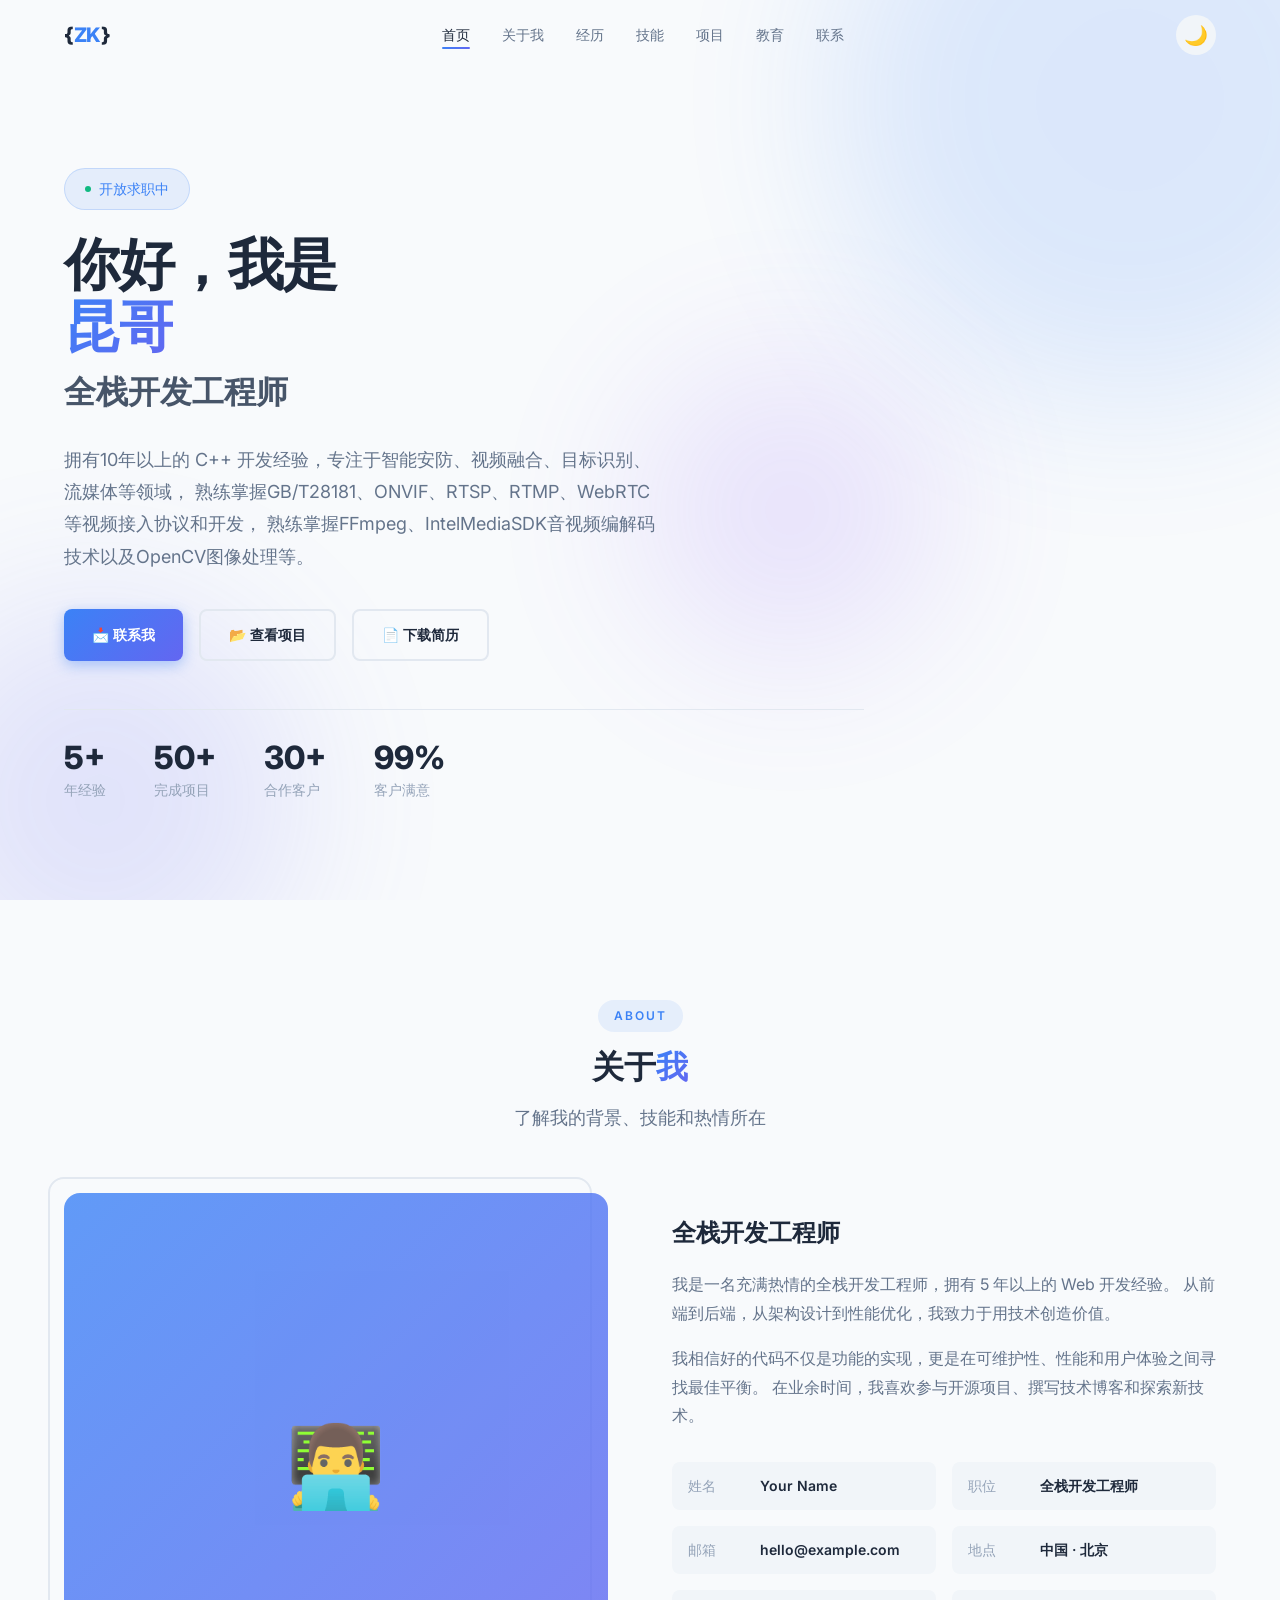
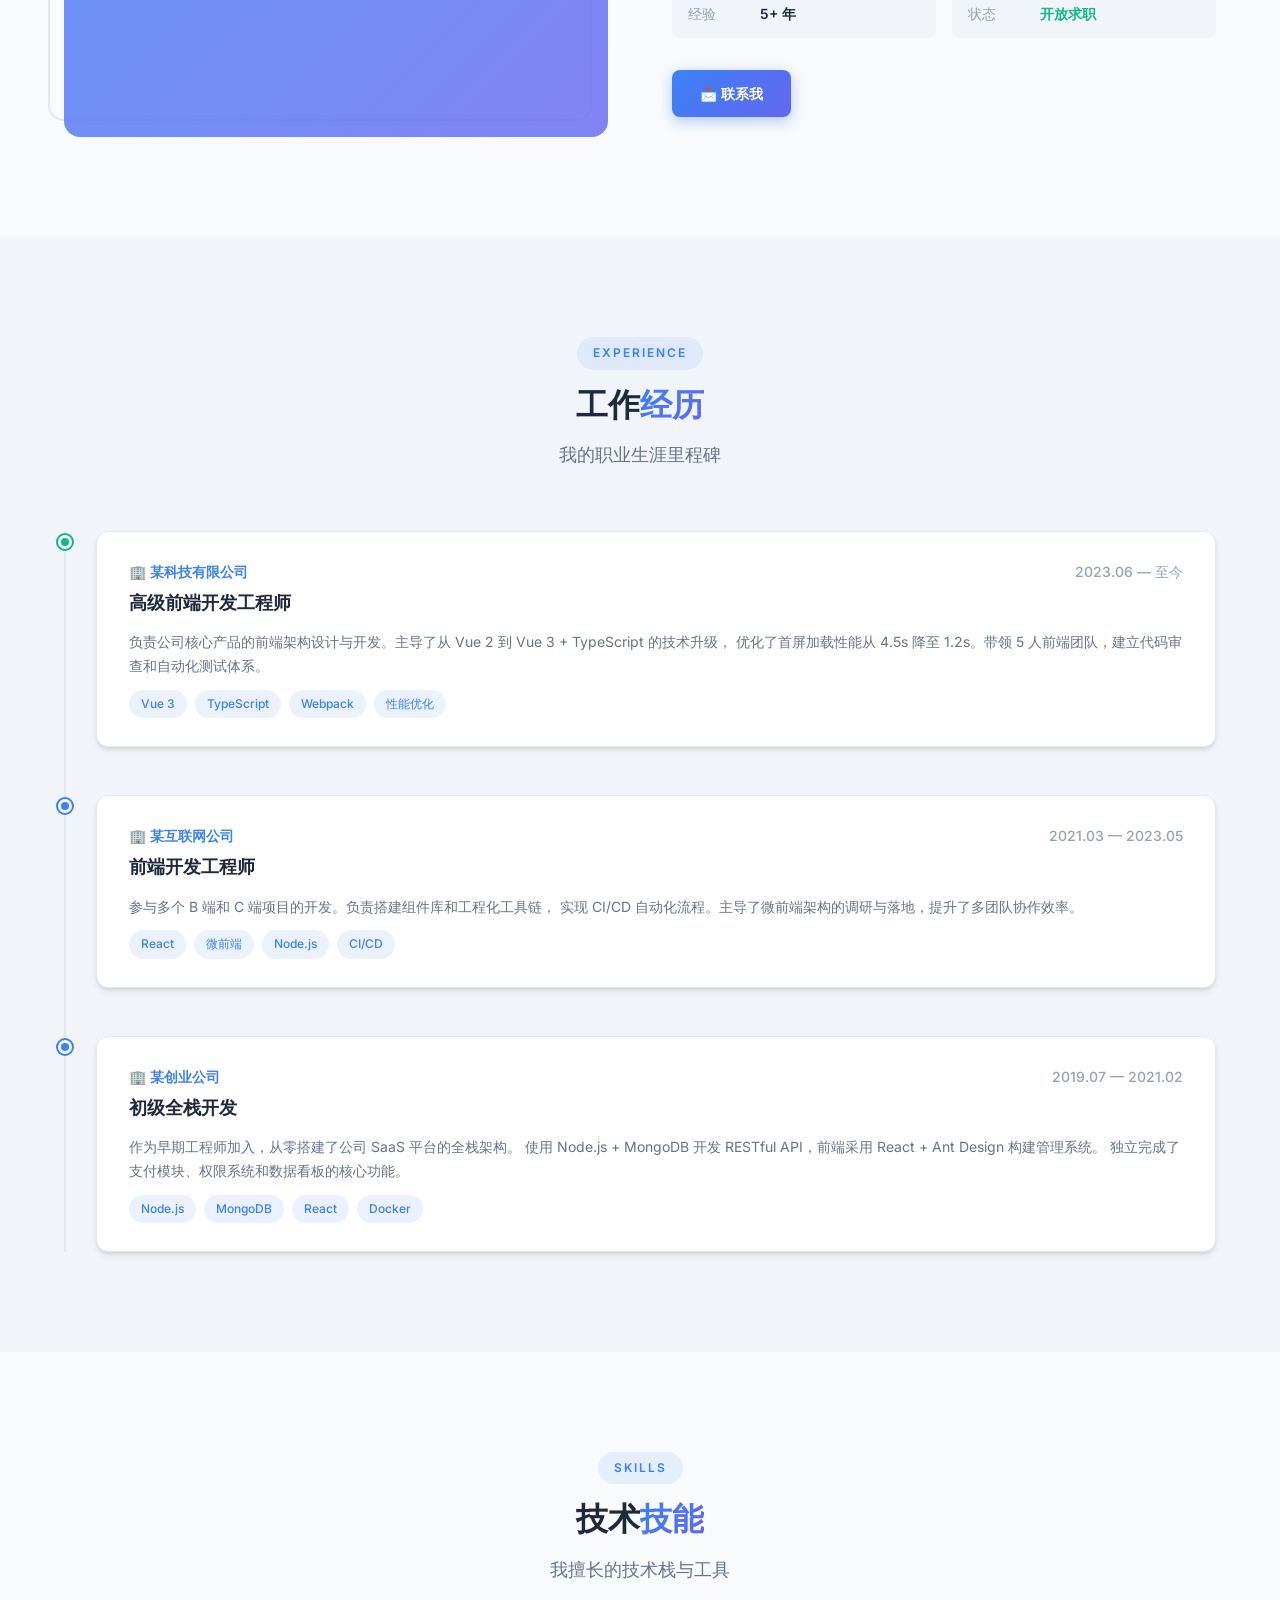
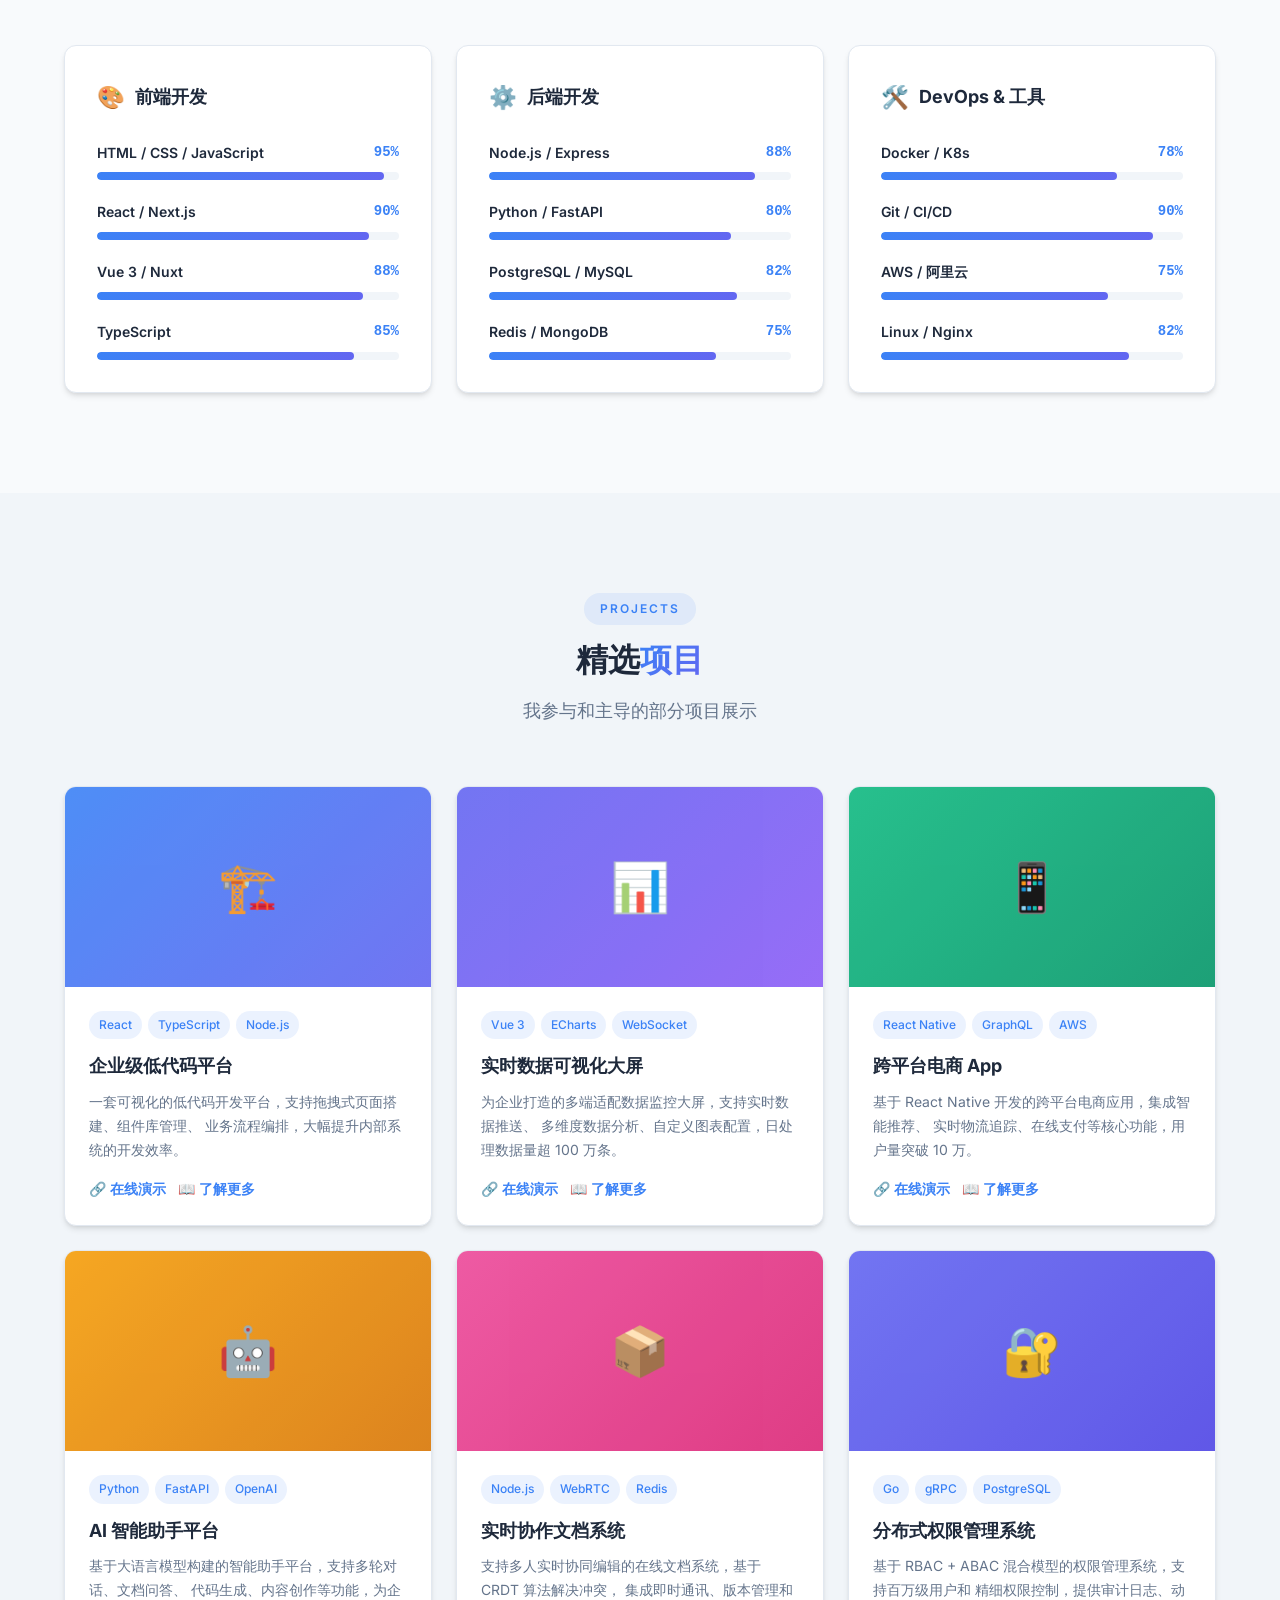
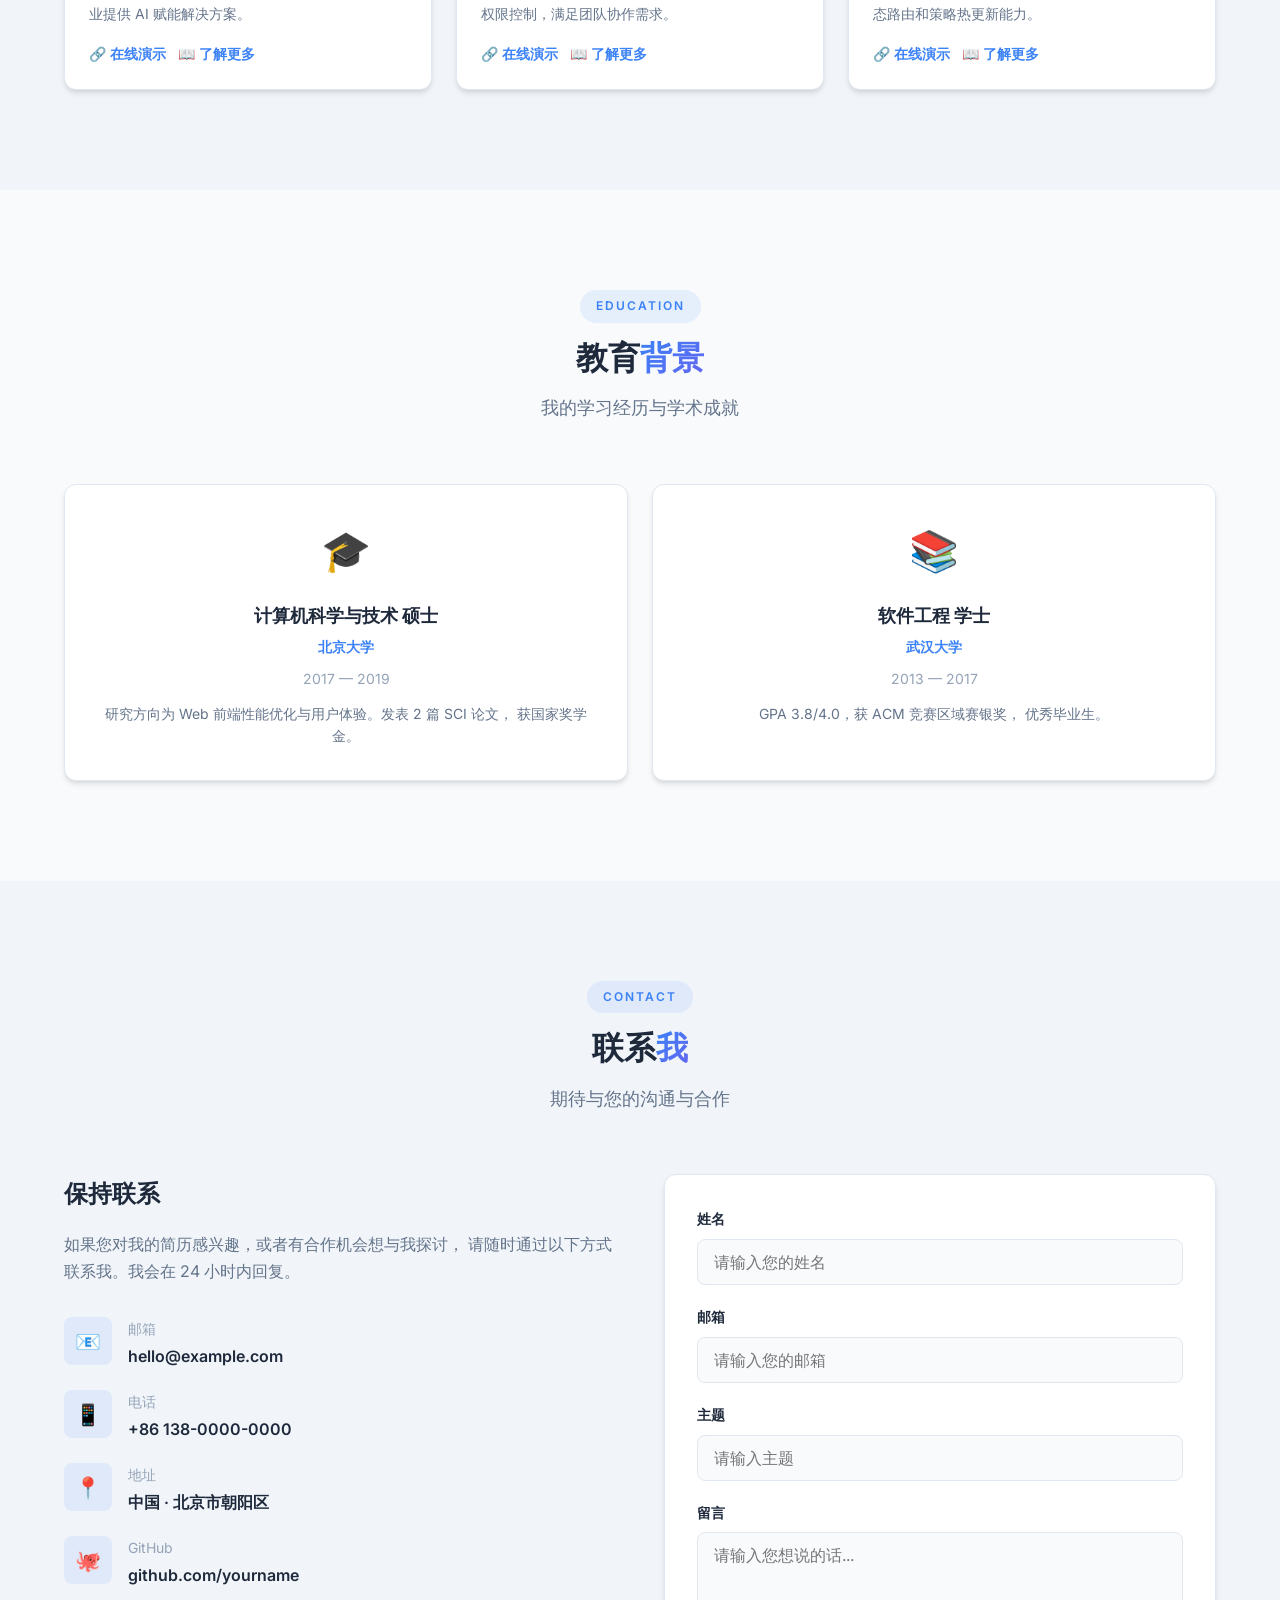
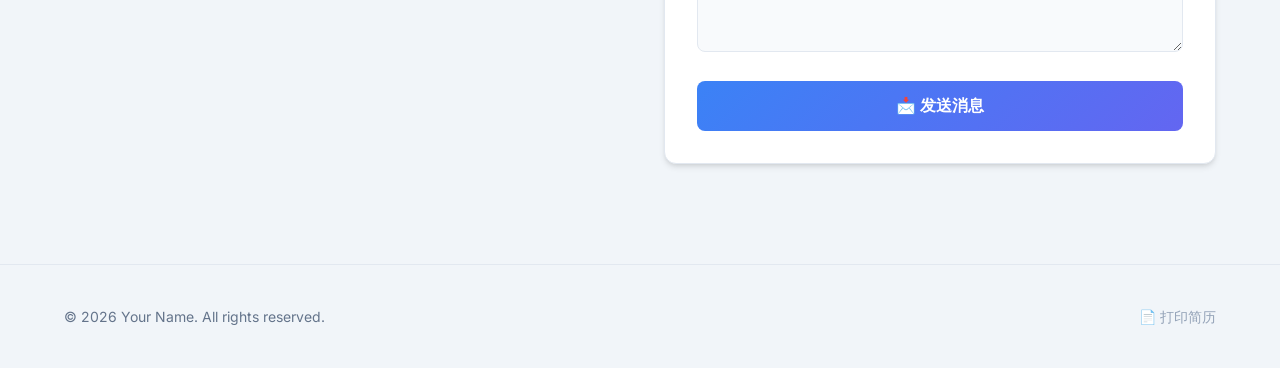
==== commit ce5503ec: "更新" ====
--- a/index.html
+++ b/index.html
@@ -67,14 +67,15 @@
         </div>
         <h1 class="hero-title">
           你好，我是<br>
-          <span class="gradient-text">Your Name</span>
+          <span class="gradient-text">昆哥</span>
         </h1>
         <h2 class="hero-title-2">
           <span id="typewriter" data-phrases='["全栈开发工程师", "前端架构师", "开源爱好者", "终身学习者"]'></span>
         </h2>
         <p class="hero-desc">
-          拥有 5 年以上的 Web 开发经验，专注于构建高性能、可维护的前端应用。
-          擅长 React/Vue 生态、Node.js 后端及云原生部署。热爱技术，乐于分享。
+          拥有10年以上的 C++ 开发经验，专注于智能安防、视频融合、目标识别、流媒体等领域，
+		  熟练掌握GB/T28181、ONVIF、RTSP、RTMP、WebRTC等视频接入协议和开发，
+		  熟练掌握FFmpeg、IntelMediaSDK音视频编解码技术以及OpenCV图像处理等。
         </p>
         <div class="hero-actions">
           <a href="#contact" class="btn btn-primary">
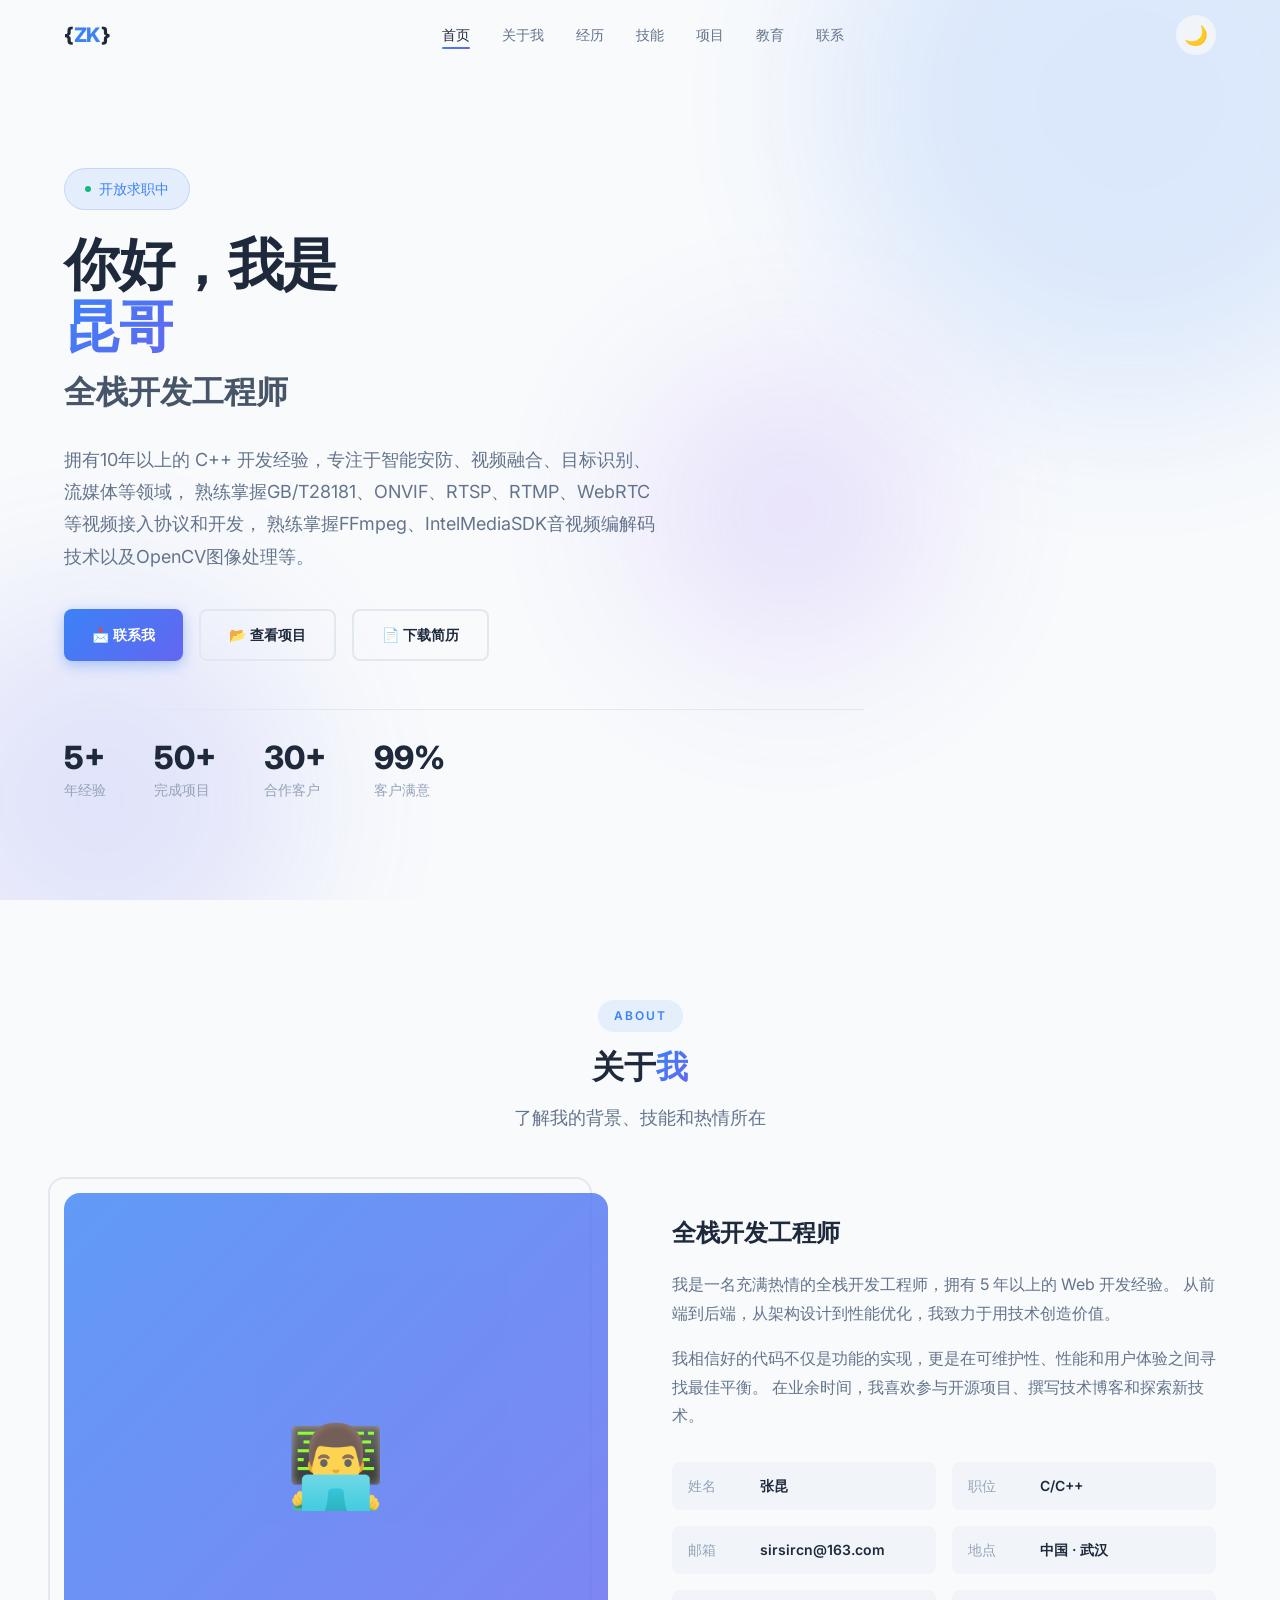
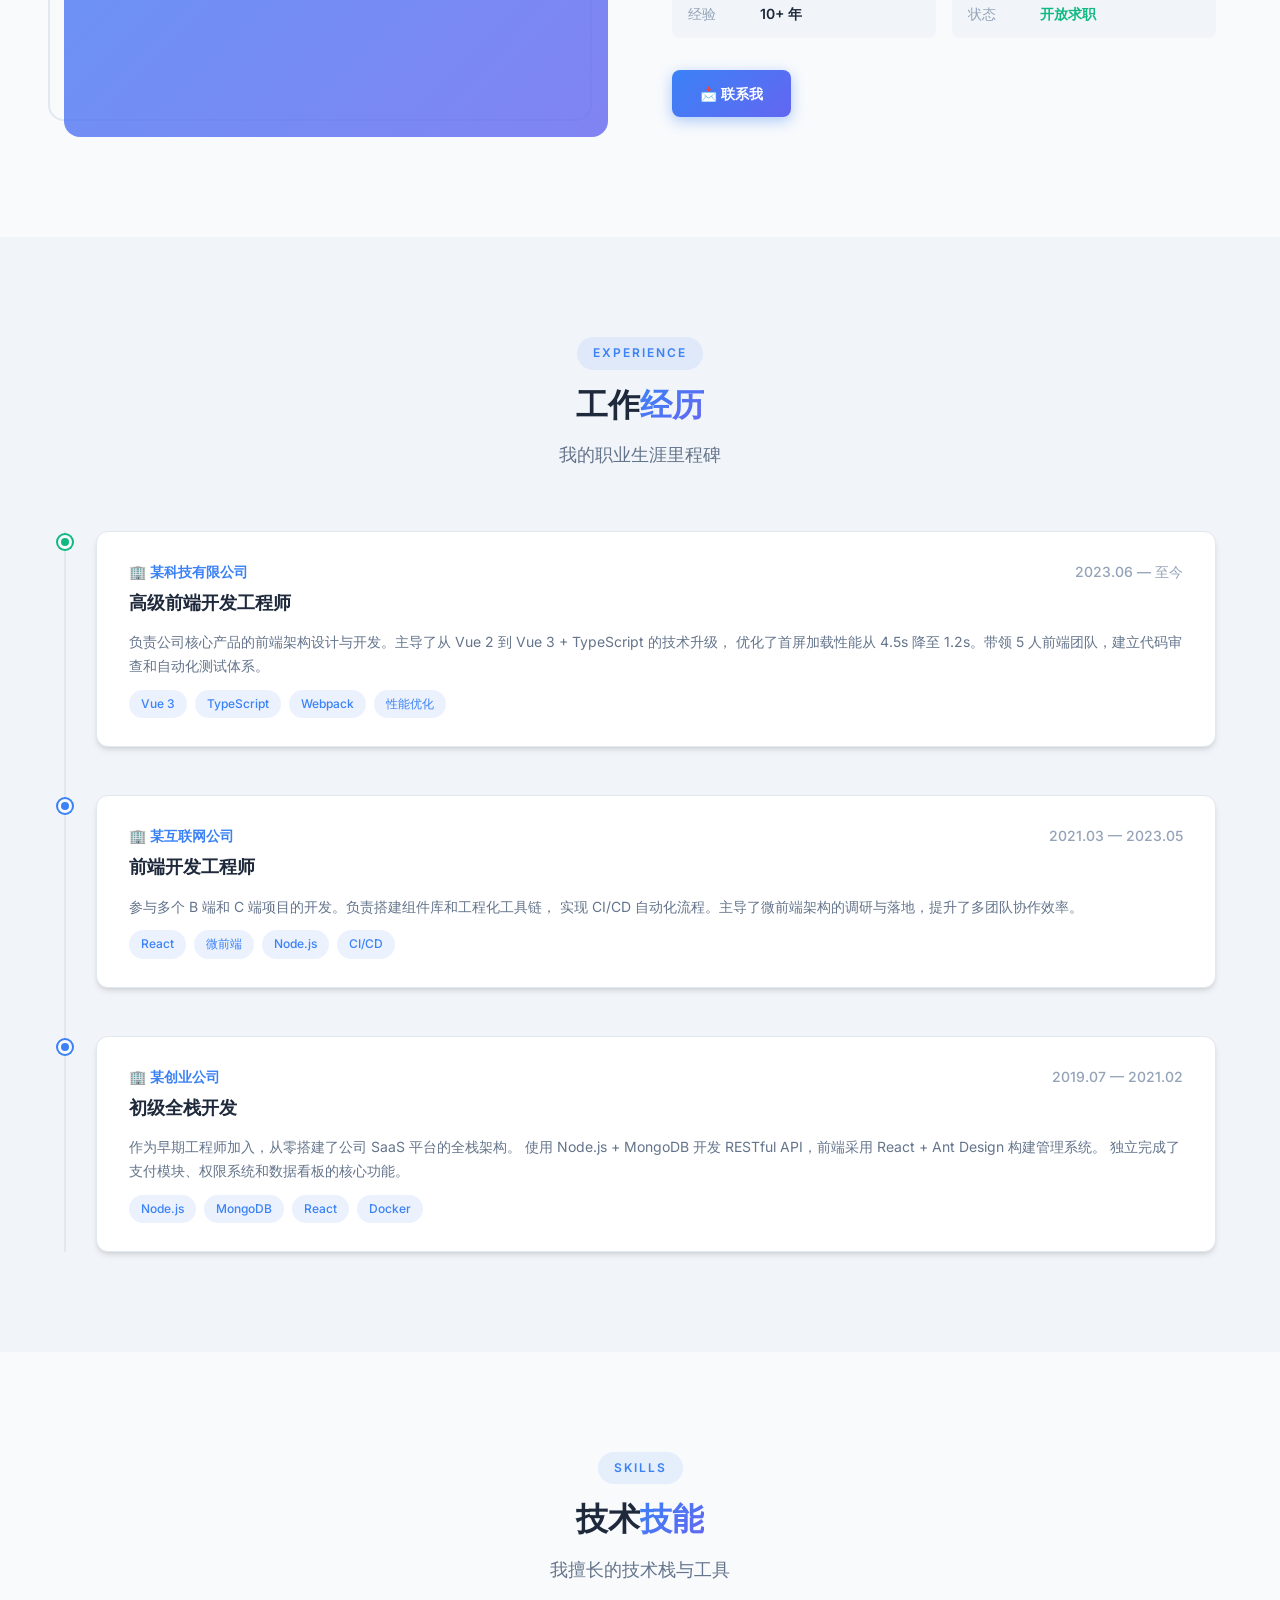
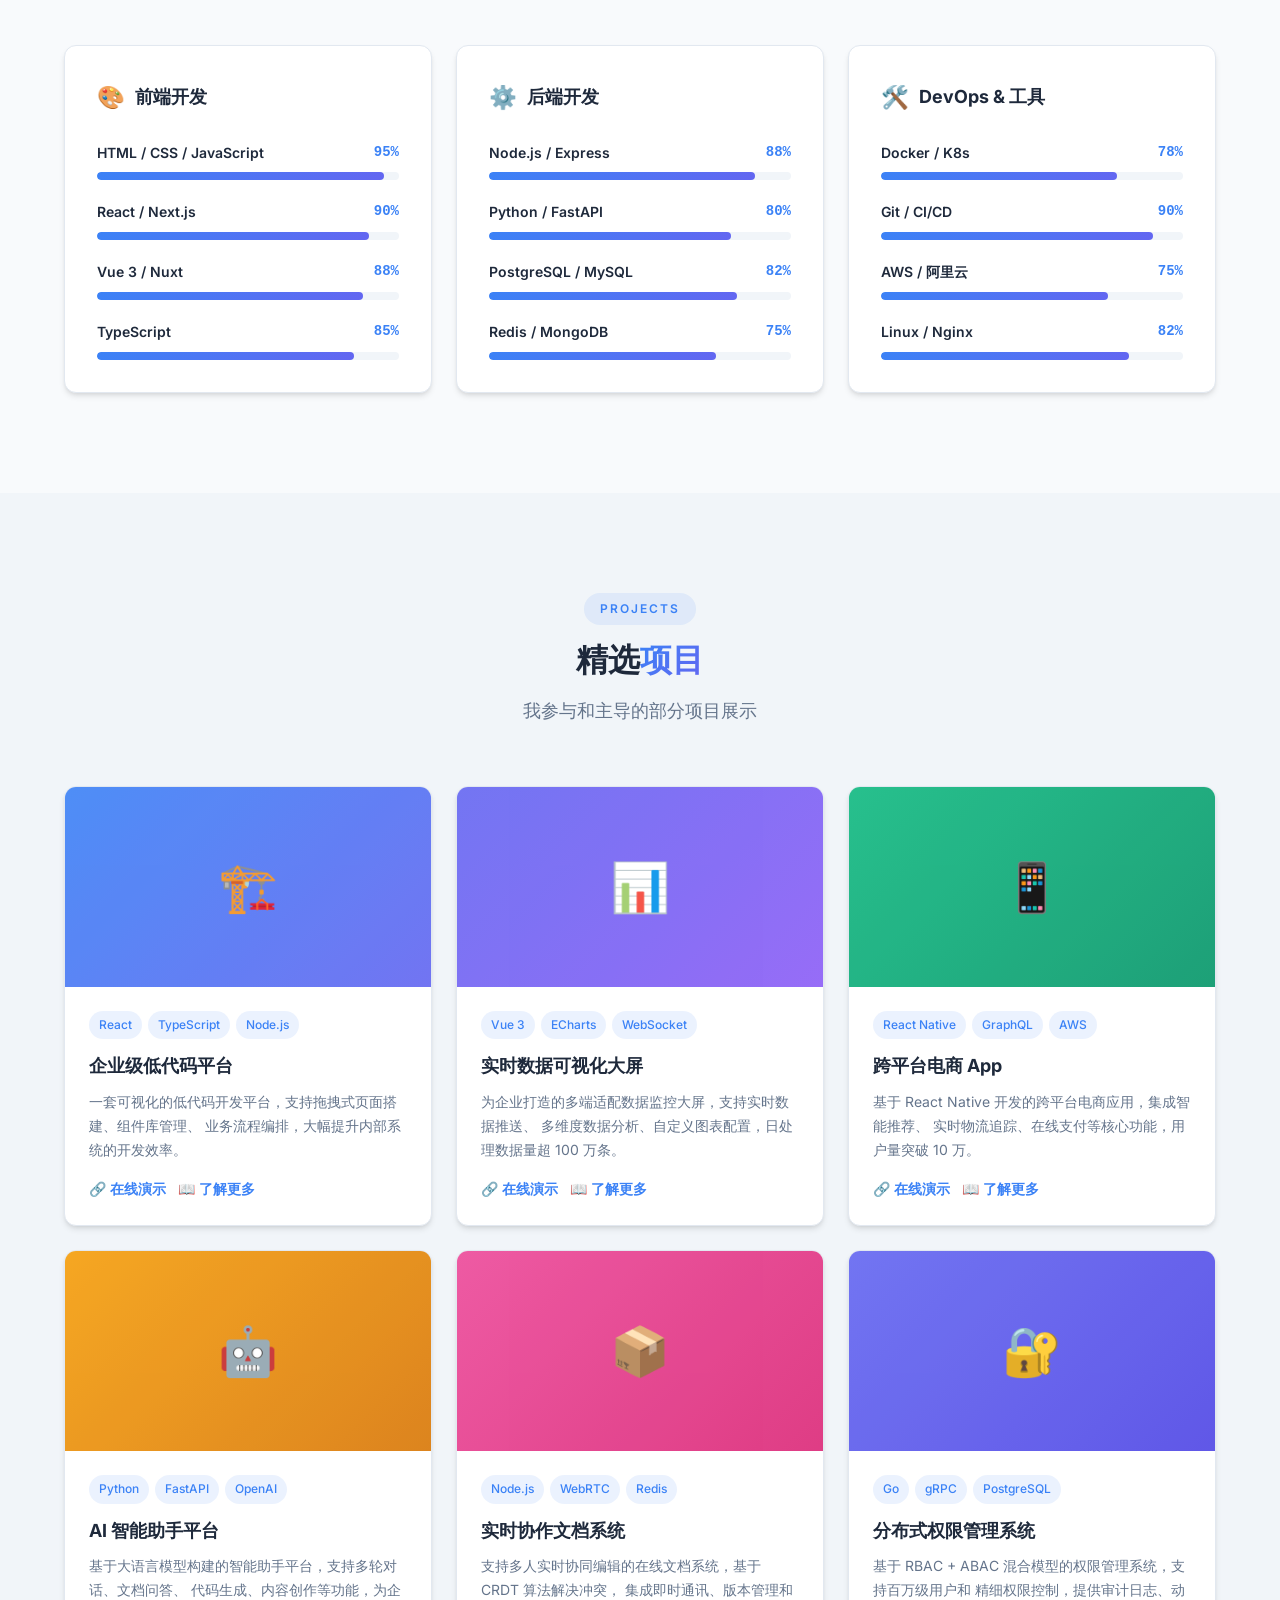
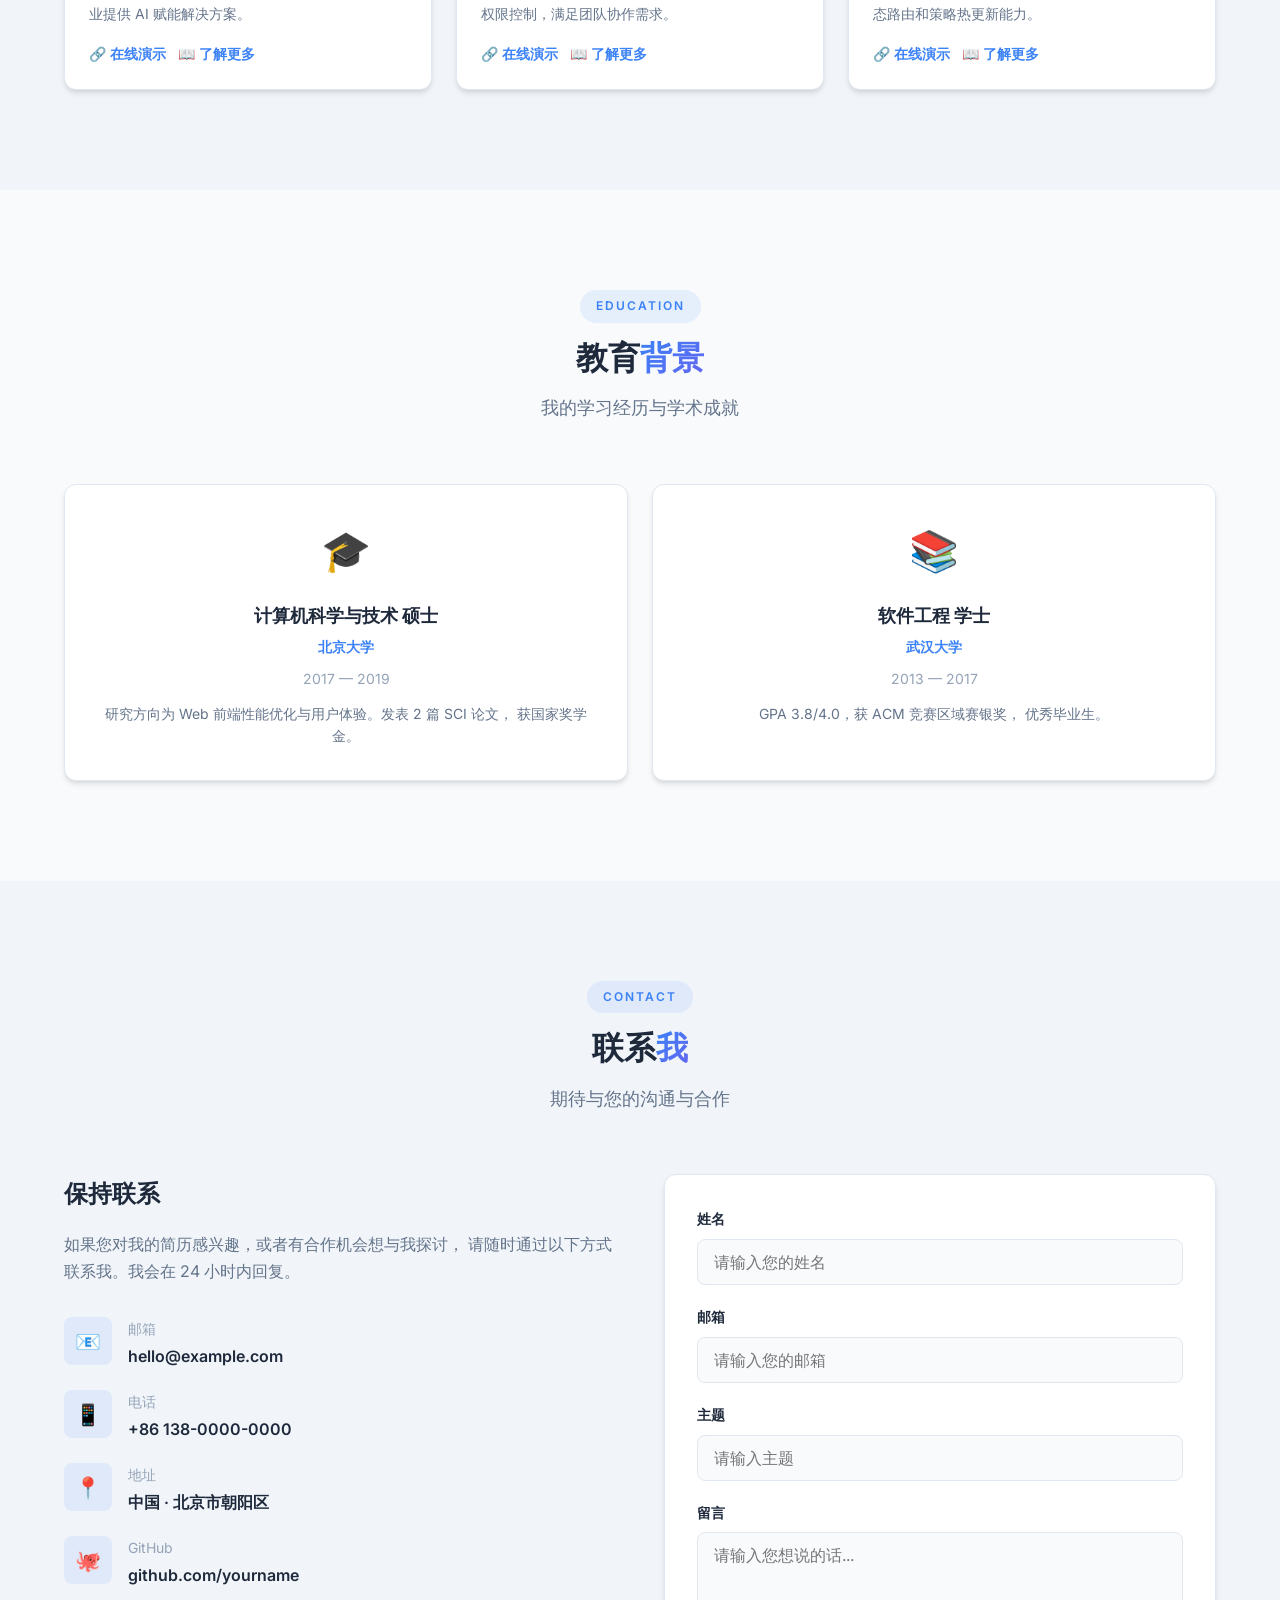
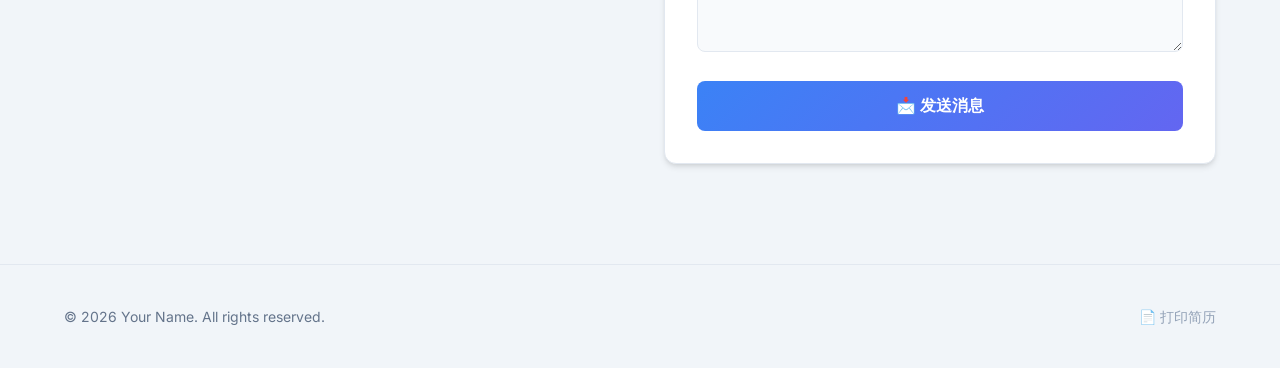
==== commit 2c48f814: "更新" ====
--- a/index.html
+++ b/index.html
@@ -139,23 +139,23 @@
           <div class="about-details">
             <div class="about-detail-item">
               <span class="label">姓名</span>
-              <span class="value">Your Name</span>
+              <span class="value">张昆</span>
             </div>
             <div class="about-detail-item">
               <span class="label">职位</span>
-              <span class="value">全栈开发工程师</span>
+              <span class="value">C/C++</span>
             </div>
             <div class="about-detail-item">
               <span class="label">邮箱</span>
-              <span class="value">hello@example.com</span>
+              <span class="value">sirsircn@163.com</span>
             </div>
             <div class="about-detail-item">
               <span class="label">地点</span>
-              <span class="value">中国 · 北京</span>
+              <span class="value">中国 · 武汉</span>
             </div>
             <div class="about-detail-item">
               <span class="label">经验</span>
-              <span class="value">5+ 年</span>
+              <span class="value">10+ 年</span>
             </div>
             <div class="about-detail-item">
               <span class="label">状态</span>
